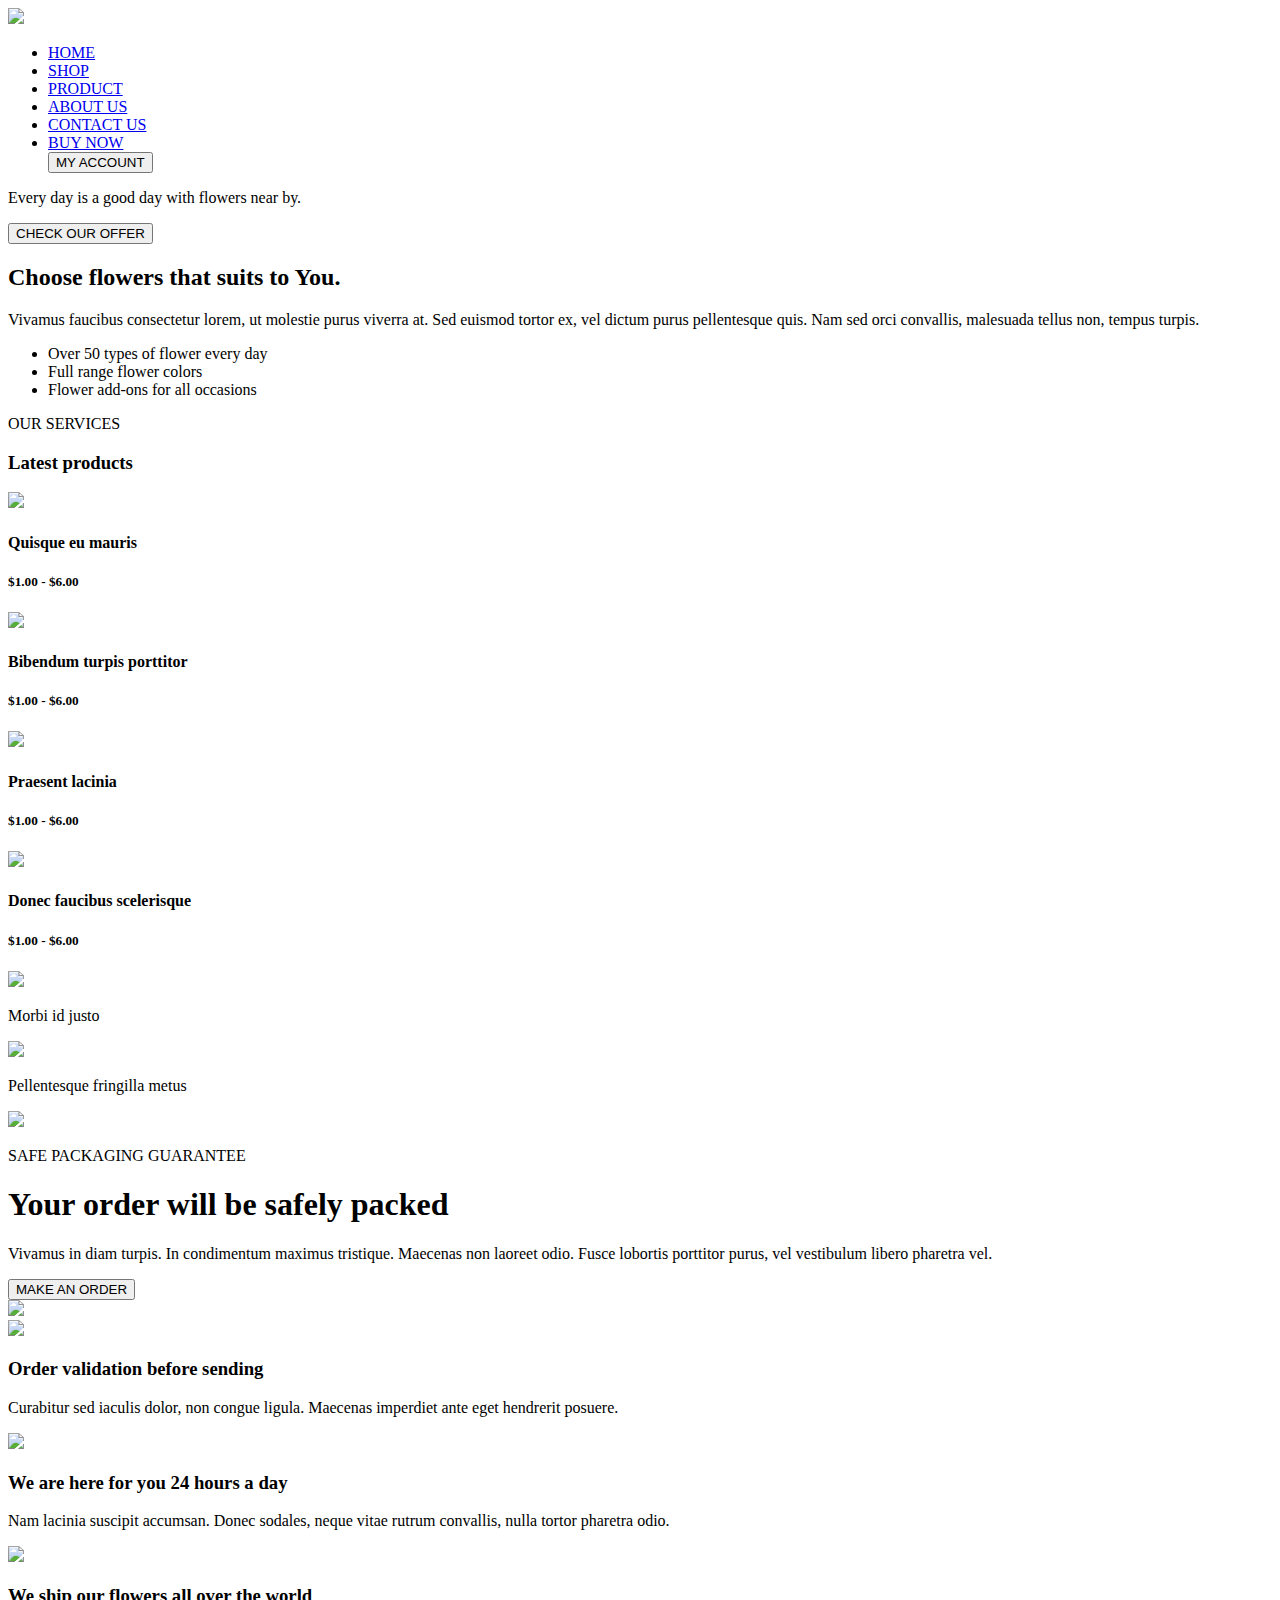
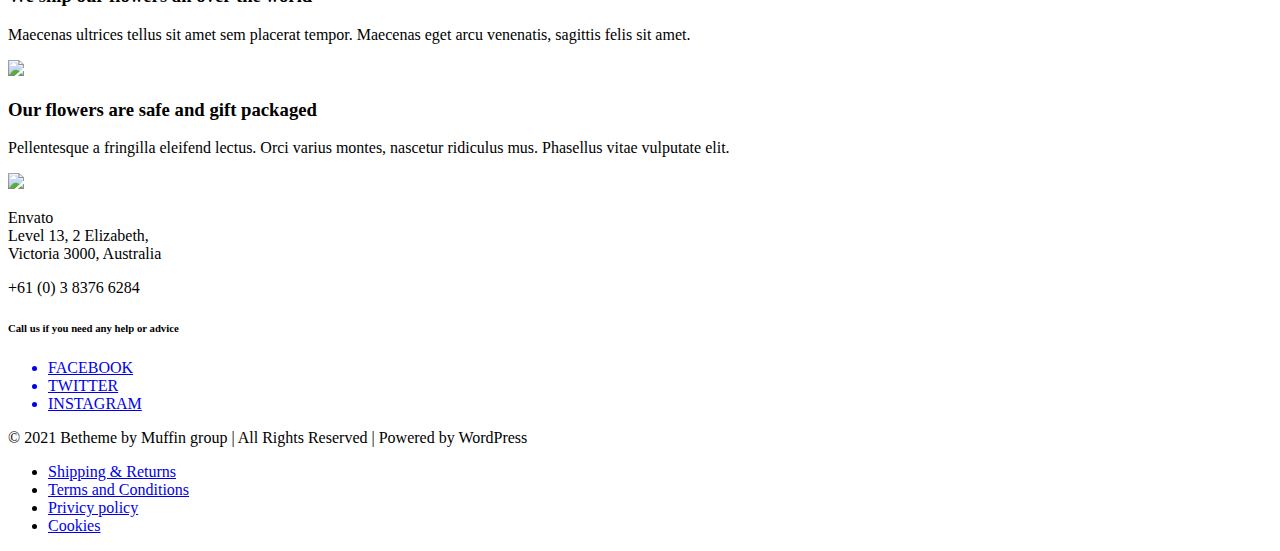
==== index.html @ f78c3c43 "Update index.html" ====
<!DOCTYPE html>
<html lang="en">
<head>
    <meta charset="UTF-8">
    <meta http-equiv="X-UA-Compatible" content="IE=edge">
    <meta name="viewport" content="width=device-width, initial-scale=1.0">
    <title>HOME</title>
    <link rel="stylesheet" type="text/css" href="../cssmain/INDEX2.css">
    <link rel="stylesheet" type="text/css"
    href="../5 HTML AND 1 CSS PROJECT (AMITA SHERVAR)/font-awesome-4.7.0/css/font-awesome.min.css">
    <link href="https://fonts.googleapis.com/css2?family=Elsie&display=swap" rel="stylesheet">




</head>
<body>

     <div class="nav1"> 

        <div class="logo">
            <img src="IMAGE FOLDER/real-logo1.png"></div>   
        <ul class="navbar-menu">
            


            <li><a href="index.html">HOME</a></li>
            <li><a href="INDEX3.html">SHOP</a></li>
            <li><a href="INDEX4.html">PRODUCT</a></li>
            <li><a href="INDEX5.html">ABOUT US</a></li>
            <li><a href="INDEX6.html">CONTACT US</a></li>
            <li><a href="#">BUY NOW</a></li> 
            <i class="fa fa-shopping-cart" aria-hidden="true"></i>
          <button class="btn1">MY ACCOUNT </button>
        </ul>

            <div class="text-1">
                <p>Every day is a good day with flowers near by.</p>
            </div>
            <button class="btn-div">CHECK OUR OFFER <i class="fa fa-long-arrow-right" aria-hidden="true"></i>
            </button>
         </div>  
        


        <div class="div3">
            <div class="HOME-img1">
                <div class="text-box1">
                    <h2>Choose flowers that suits to You.   
                    </h2>

                <p>Vivamus faucibus consectetur lorem, 
                    ut molestie purus viverra at. 
                    Sed euismod tortor ex, 
                    vel dictum purus pellentesque quis.
                     Nam sed orci convallis, malesuada tellus non,
                      tempus turpis. </p>

                <ul class="check-list">
                <li>Over 50 types of flower every day </li>
                <li>Full range flower colors</li>
                <li>Flower add-ons for all occasions</li>
            </ul>

            <div class="btn-div2"><i class="fa fa-bars" aria-hidden="true"></i>
                OUR SERVICES</div>
            </div>
            </div>
    

            

        </div>
        <div class="div4">
            <div class="img-box3">
            <h3>Latest products</h3>
        
        <div class="image-home">
            <div class="img-home">
                <img src="IMAGE FOLDER/HOME-IMG-2.jpg">
            </div>
            <h4>Quisque eu mauris</h4>
               <h5>$1.00 - $6.00</h5> 
        </div>

        <div class="image-home">
            <div class="img-home">
                <img src="IMAGE FOLDER/HOME-IMG3.jpg">
            </div>
            <h4>Bibendum turpis porttitor</h4>
                <h5>$1.00 - $6.00</h5>
        
        </div>

        <div class="image-home">
            <div class="img-home">
                <img src="IMAGE FOLDER/HOME-IMG4.jpg">
            </div>
            <h4>Praesent lacinia
            </h4>
            <h5>$1.00 - $6.00</h5>
        </div>

        <div class="image-home">
            <div class="img-home">
                <img src="IMAGE FOLDER/HOME-IMG5.jpg">
            </div>
            <h4>Donec faucibus scelerisque
            </h4>
            <h5>$1.00 - $6.00</h5>
        </div>
    
    
        </div>

        <div class="div5">


            <div class="pro-image">
                <div class="morbi">
                    <img src="./IMAGE FOLDER/LOGO3.png">
                    <p>Morbi id justo
                        </p>

                </div>


                <div class="morbi1">
                    <img src="./IMAGE FOLDER/LOGO2.png">
                    <p>Pellentesque fringilla metus </p>    

                </div>
        
        
            </div>
        
            

            <div class="div6">
                <div class="small-line">
                     <img src="./IMAGE FOLDER/flower2-icon1.png">
                    <p>SAFE PACKAGING GUARANTEE
                    </p></div>

                <div class="sub-6">
                <div class="cont-6">
                    <h1>Your order will be safely packed</h1>
                    <p>Vivamus in diam turpis.
                         In condimentum maximus tristique.
                          Maecenas non laoreet odio. 
                          Fusce lobortis porttitor purus,
                           vel vestibulum libero pharetra vel. </p>
            

                <button class="btn-div3">MAKE AN ORDER
                 <i class="fa fa-shopping-basket" aria-hidden="true"></i>
                    </div>
                   </div>
                   <div class="cont-6">
                       <img src="IMAGE FOLDER/flower2-home-pic2.png">
                   </div>
                   </div>

                   <div class="flower-home">
                   <div class="text-box">
                       <img src="IMAGE FOLDER/LOGO1.png">

                      <h3> Order validation before sending</h3>
                      <p>Curabitur sed iaculis dolor, 
                          non congue ligula. Maecenas
                           imperdiet ante eget hendrerit posuere.

                    </p>


                   </div>


                   <div class="text-box">
                    <img src="IMAGE FOLDER/LOGO2.png">

                   <h3> We are here for you 24 hours a day
                </h3>
                   <p>Nam lacinia suscipit accumsan. 
                       Donec sodales, neque vitae rutrum convallis,
                        nulla tortor pharetra odio.



                 </p>


                </div>


                <div class="text-box">
                    <img src="IMAGE FOLDER/LOGO3.png">

                   <h3> We ship our flowers all over the world
                </h3>
                   <p>Maecenas ultrices tellus sit amet sem 
                       placerat tempor. Maecenas eget arcu 
                       venenatis, sagittis felis sit amet.



                 </p>


                </div>

                <div class="text-box">
                    <img src="IMAGE FOLDER/LOGO4.png">

                   <h3>Our flowers are safe and gift packaged
                </h3>
                   <p>Pellentesque a fringilla eleifend lectus.
                        Orci varius montes, nascetur ridiculus mus.
                         Phasellus vitae vulputate elit.



                 </p>


                </div>
            </div>

          </div>
         </div> 
        
    </div>
 </div>

 <div class="footer">
     <div class="foot-box1">
         <img src="IMAGE FOLDER/flower2-footer-logo.png">
         <p>Envato<br>
        Level 13, 2 Elizabeth,<br>
        Victoria 3000, Australia</p>
 </div>

 <div class="foot-box2">
     <p>+61 (0) 3 8376 6284 </p>
    <h6>Call us if you need any help or advice </h6>

 </div>


 <div class="foot-box3">
     <ul>
     <a href="#"><li>FACEBOOK <i class="fa fa-facebook" aria-hidden="true"></i> </li></a>
     <a href="#"><li>TWITTER <i class="fa fa-twitter" aria-hidden="true"></i></li></a>
     <a href="#"><li>INSTAGRAM <i class="fa fa-instagram" aria-hidden="true"></i></li></a>
     </ul>
 </div>

 <div class="last-div">
     <p>© 2021 Betheme by Muffin group | All Rights Reserved | Powered by WordPress</p>
      <ul class="footer-nav">
          <li><a href="#">Shipping & Returns</a></li>
          <li><a href="#">Terms and Conditions</a></li>
          <li><a href="#">Privicy policy</a></li>
          <li><a href="#">Cookies</a></li>
      </ul>




 </div>
        
</div>

      


    





</body>
</html>
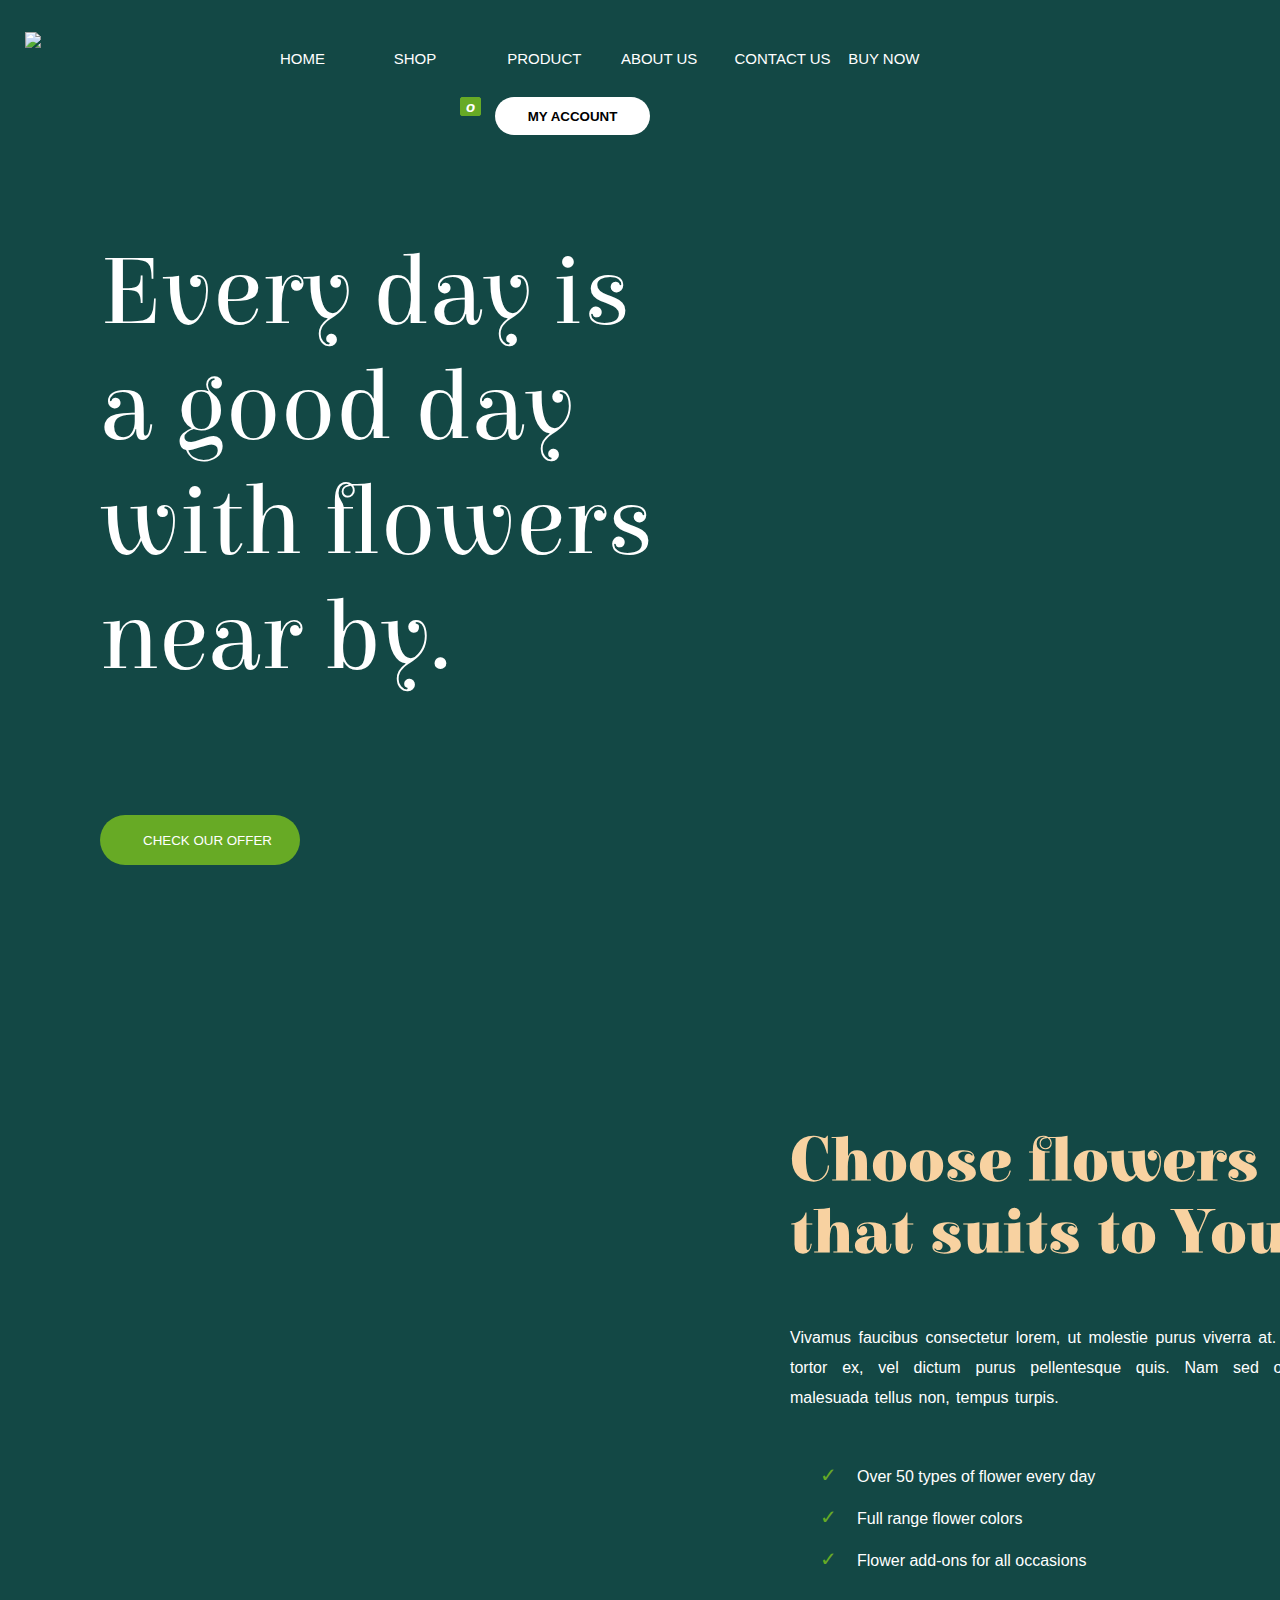
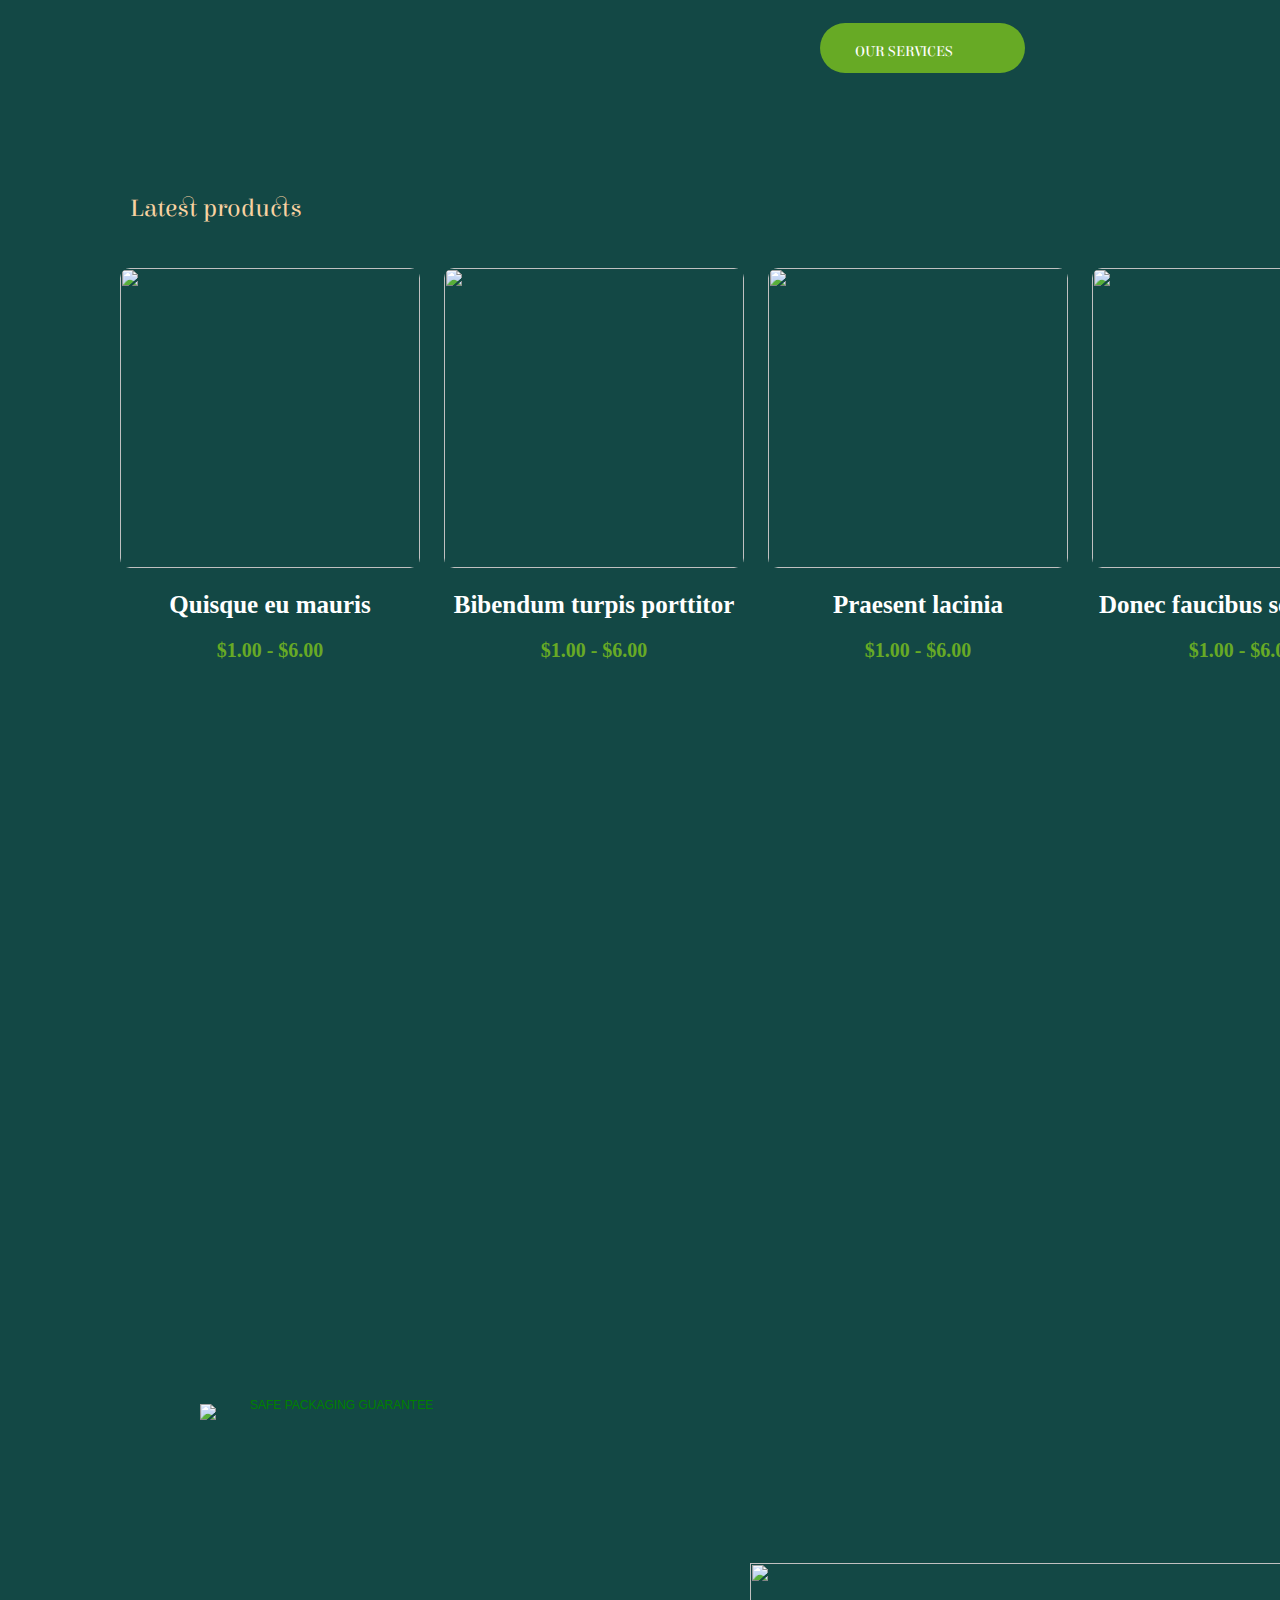
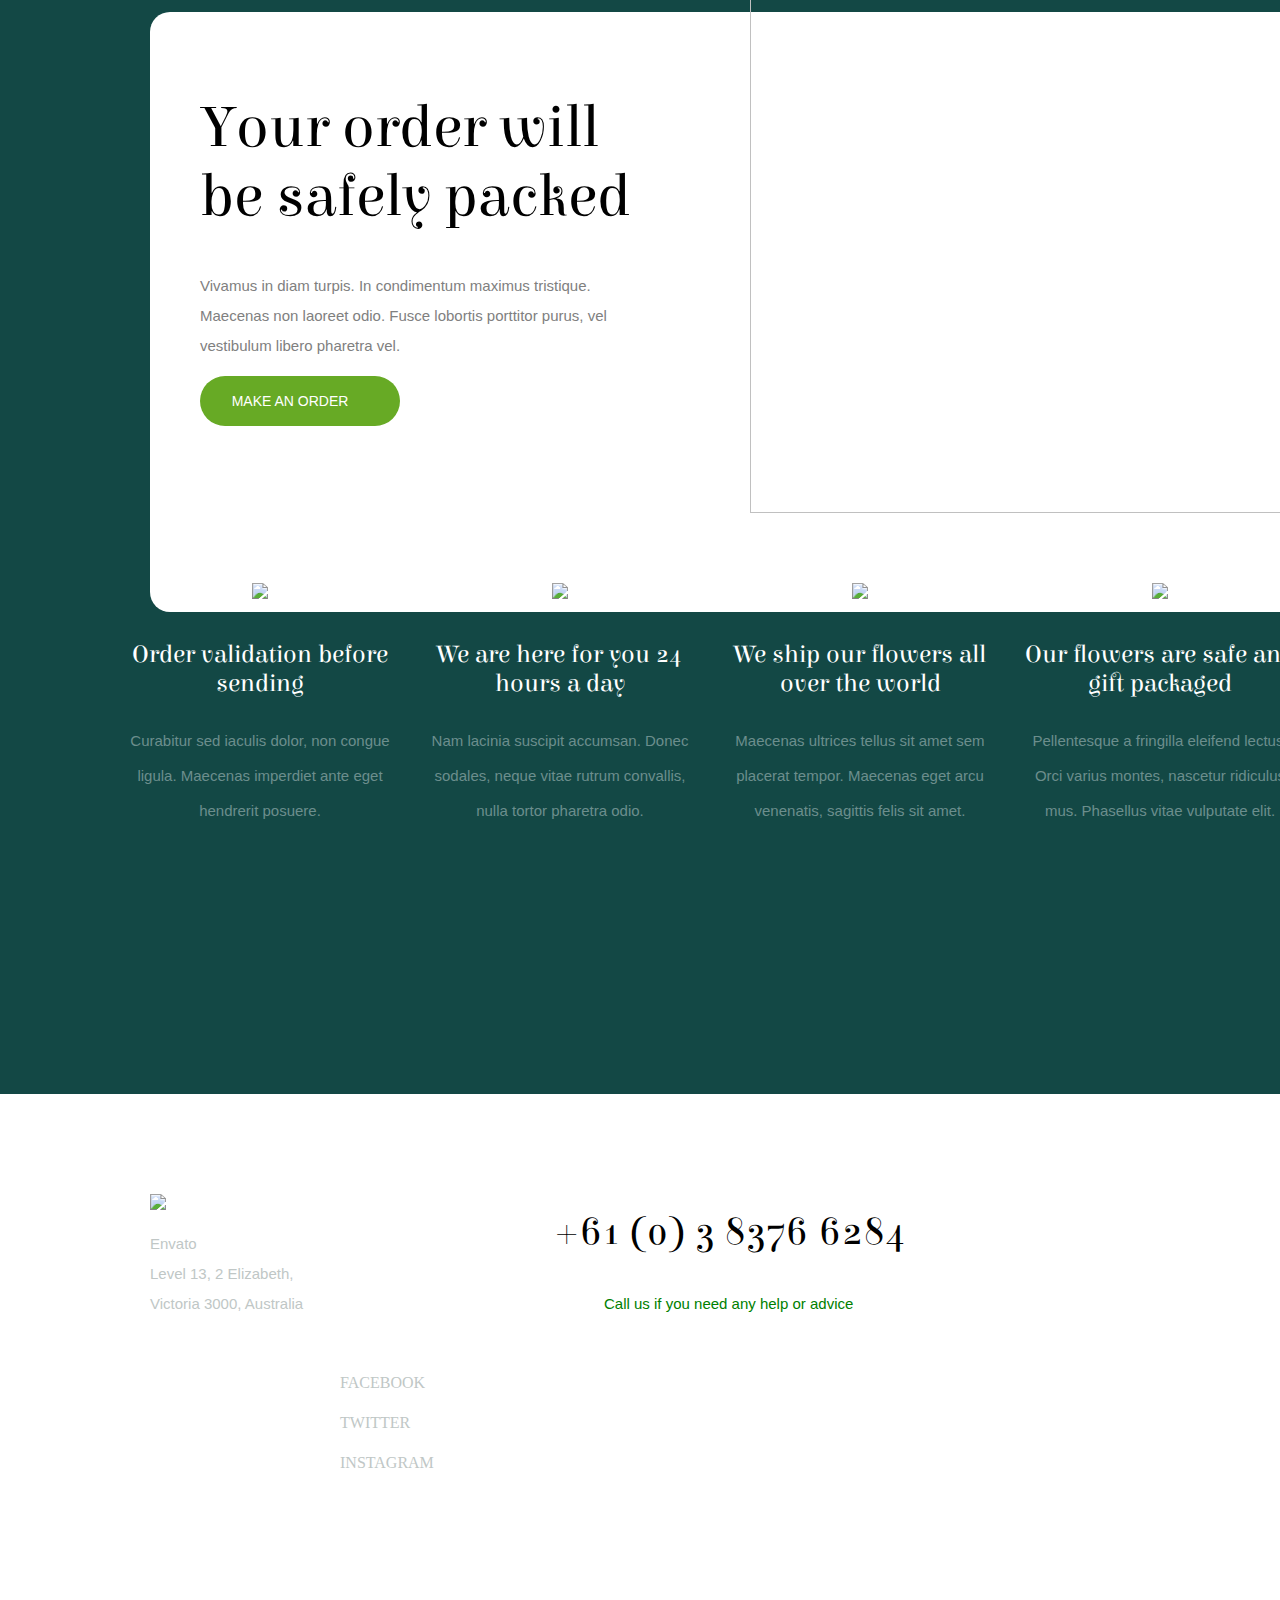
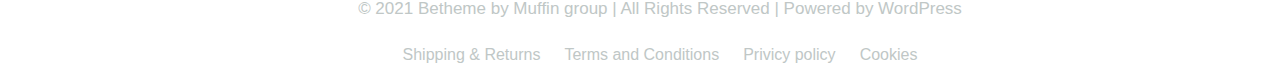
==== commit 6c4e80b1: "Update index.html" ====
--- a/index.html
+++ b/index.html
@@ -5,7 +5,7 @@
     <meta http-equiv="X-UA-Compatible" content="IE=edge">
     <meta name="viewport" content="width=device-width, initial-scale=1.0">
     <title>HOME</title>
-    <link rel="stylesheet" type="text/css" href="../cssmain/INDEX2.css">
+    <link rel="stylesheet" type="text/css" href="INDEX2.css">
     <link rel="stylesheet" type="text/css"
     href="../5 HTML AND 1 CSS PROJECT (AMITA SHERVAR)/font-awesome-4.7.0/css/font-awesome.min.css">
     <link href="https://fonts.googleapis.com/css2?family=Elsie&display=swap" rel="stylesheet">
--- a/INDEX2.css
+++ b/INDEX2.css
@@ -0,0 +1,2392 @@
+body{
+    margin: 0px;
+    padding: 0px;
+}
+
+
+.nav{
+    width:100%;
+    height:650px;
+    background:transparent;
+    background-color:rgb(19,72,69);
+    background-image: url('../cssmain/imagefolder/our-flower.png');
+    background-size: cover;
+    background-position: center;
+    background-repeat: no-repeat;
+
+}
+
+.nav1{
+    width:100%;
+    height:1000px;
+    background:transparent;
+    background-color:rgb(19,72,69);
+    background-image: url(../cssmain/imagefolder/BG-1.png);
+    background-size: cover;
+    background-position: center;
+    background-repeat: no-repeat;
+
+}
+
+.nav3{
+    width:100%;
+    height:1200px;
+    background:transparent;
+    background-color:rgb(19,72,69);
+    background-image: url(../cssmain/imagefolder/our-flower.png);
+    background-size: cover;
+    background-position: center;
+    background-repeat: no-repeat;
+
+}
+
+
+.navbar-menu{
+    padding:20px;
+    margin: 0 0 0 250px;
+    list-style: none;
+    color: white;
+    font-family: sans-serif;
+    font-size: 13px;
+    font-weight:bold;
+    
+}
+
+.navbar-menu li{
+    display: inline-block;
+    margin-left:10px;
+    
+
+
+}
+
+.logo img{
+    position: absolute;
+    margin-top: 32px;
+    margin-left:25px;
+    height:55px;
+    
+
+}
+
+
+.nav a{
+    width: 100px;
+    display: block;
+    padding: 30px 0px;
+    color: white;
+    font-size: 15px;
+    text-decoration: none;
+    font-weight: lighter;
+}
+
+.nav1 a{
+    width: 100px;
+    display: block;
+    padding: 30px 0px;
+    color: white;
+    font-size: 15px;
+    text-decoration: none;
+    font-weight: lighter;
+}
+
+.nav3 a{
+    width: 100px;
+    display: block;
+    padding: 30px 0px;
+    color: white;
+    font-size: 15px;
+    text-decoration: none;
+    font-weight: lighter;
+}
+
+.nav3 h1{
+    margin-left: 500px;
+    font-size:100px;
+    color:white;
+    font-weight: lighter;
+    font-family: "Elsie", Helvetica, Arial, sans-serif;
+    margin-top:150px;
+}
+
+
+.nav a:hover{
+    color: rgb(103,170,37);
+}
+
+.nav1 a:hover{
+    color: rgb(103,170,37);
+}
+
+.nav3 a:hover{
+    color: rgb(103,170,37);
+}
+
+
+.navbar-menu i{
+    font-size: 25px;
+    margin-left:200px;
+}
+
+.navbar-menu i::after{
+    content: "o";
+    font-size:15px;
+    background-color:rgb(103,170,37);
+    border: 1px solid rgb(103,170,37);
+    border-radius: 2px;
+    padding-right:5px;
+    padding-left: 5px;
+    display:inline-block;
+    position: absolute;
+    margin-left:-10px;
+    margin-bottom:15px;
+    color: white;
+}
+
+.nav h1{
+    color:white;
+    text-align: center;
+    margin-top:100px;
+    font-size:100px;
+    font-family: "Elsie", Helvetica, Arial, sans-serif;
+
+}
+
+.nav1 h1{
+    color:white;
+    text-align: center;
+    margin-top:100px;
+    font-size:100px;
+    font-family: "Elsie", Helvetica, Arial, sans-serif;
+
+}
+
+ /* .main-div{
+    width: 100%;
+    height: 100%;
+    padding-bottom:200px;
+    background-color: rgb(19,72,69);
+    background-image: url(./IMAGE\ FOLDER/BG-1.PNG);
+    background-attachment: fixed;
+    background-size: cover;
+    background-repeat: no-repeat;
+
+} */
+
+.btn1{
+    margin-left:25px;
+    height:38px;
+    width:155px;
+    border-radius: 40px;
+    border: none;
+    font-family: sans-serif;
+    background-color: white;
+    font-weight: bold;
+}
+
+.btn1:hover{
+    background-color:gainsboro;
+}
+
+@media screen and (min-width:500px) and (max-width:900px)
+{
+    .navbar-menu{
+        visibility: hidden;
+        /* display: block; */
+        margin:0px;
+    }
+
+    .div2 p{
+        margin-left:0px;
+    }
+
+    .text-1{
+        margin-left: 0px;
+        width:50px;
+        margin-top: 100px;
+    }
+
+    .text-1 p{
+        margin-left:0px;
+        font-size:45px;
+        width: 250px;
+        margin: 0px;
+        padding:0px;
+    }
+
+    .nav h1{
+        font-size: 40px;
+
+
+    }
+
+    .sit-img{
+        margin-top: -150px;
+    }
+
+    
+
+
+
+
+
+}
+
+
+
+
+
+/* .div2{
+    width:100%;
+    padding-bottom: 300px;
+    background-color:rgb(19,72,69);
+    background-image: url(./IMAGE\ FOLDER/BG-1.PNG);
+    background-size: cover;
+    background-repeat: no-repeat;
+
+} */
+
+.text-1{
+    height:180px;
+    width:600px;
+    color: white;
+    margin-left:100px;
+    padding-right: 200p;
+    margin-top:80px;
+    font-size:100px;
+
+   
+}
+
+.text-1 p{
+    margin-top: 0px;
+    /* margin-top:120px; */
+    font-family: "Elsie", Helvetica, Arial, sans-serif;
+
+}
+
+.btn-div{
+    height:50PX;
+    width: 200PX;
+    background-color:rgb(103,170,37);
+    color: white;
+    margin-top:400PX;
+    margin-left: 100PX;
+    padding:16px;
+    padding-left:30px;
+    padding-right:15px;
+    border-radius: 40px;
+    border: none;
+
+}
+
+.btn-div:hover{
+    background-color:rgb(86,125,105);
+}
+
+.div3{
+
+    height:800px;
+    background-color: rgb(19,72,69);
+    width: 100%;
+    margin-top:-6px;
+
+}
+
+@media screen and (min-width:400px) and (max-width:900px)
+{
+    .btn-div{
+        margin-top:50px;
+
+    }
+
+    .div3{
+        margin-top:-190px;
+    }
+
+    
+    
+
+}
+
+.HOME-img1{
+
+    height:700PX;
+    width: 600px;
+    margin-top:80PX;
+    background-image: url(../cssmain/imagefolder/HOME-IMG1.png);
+    display: inline-block;
+    margin-left:120px;
+    border-bottom-left-radius: 80px;
+}
+
+
+.HOME-img1 img{
+
+    height:750PX;
+    border-bottom-left-radius: 40px;
+
+}
+
+.text-box1{
+    height: 700px;
+    width: 610px;
+    margin-left:650px;
+    display: inline-block;
+    font-size:42px;
+    color:rgb(248,210,161);
+    font-weight: lighter;
+    font-family: "Elsie", Helvetica, Arial, sans-serif;
+}
+
+.text-box1 h2{
+    margin-left: 20px;
+}
+
+.text-box1 p{
+    font-size:16px;
+    line-height:30px;
+    font-family: sans-serif;
+    word-spacing: 2px;
+    color: white;
+    margin-left: 20px;
+    text-align: justify;
+}
+
+.check-list li::before{
+    content: "✓";
+    font-size: 20px;
+    color:rgb(103,170,37);
+    letter-spacing: 20px;
+    font-weight:bolder;
+    
+}
+
+
+
+.check-list li{
+    list-style: none;
+    font-size:16px;
+    margin-left:10px;
+    color: white;
+    font-family: sans-serif;
+    line-height:40px;
+}
+
+.btn-div2{
+
+    height:10px;
+    width:150px;
+    font-size: 15px;
+    background-color:rgb(103,170,37);
+    padding: 20px;
+    color: white;
+    border-radius: 40px;
+    padding-left: 35px;
+    margin-left:50px;
+
+}
+
+.btn-div2 i{
+    letter-spacing:10px;
+}
+
+.btn-div2:hover{
+    background-color:rgb(86,125,105);
+}
+
+@media screen and (min-width:500px) and (max-width:900px)
+{
+    .HOME-img1{
+        margin-left:20px;
+        height:350px;
+        width: 400px;
+        margin-top:30px;
+
+    
+    }
+
+    .text-box1{
+        height:200px;
+        width: 340px;
+        margin-top: 350px;
+        margin-left: 0px;
+        font-size: 20px;
+        line-height: 20px;
+
+    }
+
+    .text-box1 p{
+        font-size: 12px;
+        line-height: 20px;
+    }
+
+    .check-list li{
+        font-size: 12px;
+        line-height: 15px;
+    }
+
+
+
+}
+
+
+
+.div4{
+    height:2500px;
+    background-color: rgb(19,72,69);
+    width: 100%;
+    margin-top:-150px;
+    /* border: 2px solid yellow; */
+
+}
+
+.img-box3{
+    height:550px;
+    width:1300px;
+    margin-left:100px;
+}
+
+.img-home img{
+    height:300px;
+    width:300px;
+    border-radius: 10px;
+    overflow: hidden;
+
+}
+
+
+
+.img-home:hover{
+    transition: 3s;
+    transform: scale(1.1,1.1);
+}
+
+.img-box3 h3{
+    margin-top:150px;
+    color:rgb(248,210,161);
+    margin-left:30px;
+    font-size: 25px;
+    font-family: "Elsie", Helvetica, Arial, sans-serif;
+    font-weight:lighter ;
+}
+
+.image-home{
+    display: inline-block;
+    margin: auto;
+    margin-top: 20px;
+    text-align: center;
+    color: white;
+    margin-left:20px;
+    margin-right: 0px;
+    overflow: hidden;
+}
+
+.image-home img{
+    height:300px;
+    width: 300px;
+    border-radius: 10px;
+    overflow: hidden;
+    
+
+}
+/* .image-home img:hover{
+    overflow: hidden;
+    transition: 3s;
+    transform: scale(1,1);
+} */
+
+
+
+.image-home h4{
+    font-size:25px;
+    line-height:0;
+}
+
+.image-home h5{
+    font-size: 20px;
+    color:rgb(103,170,37);
+
+}
+
+@media screen and (min-width:500px) and (max-width:900px)
+{
+    .image-home{
+        display:block;
+        text-align:left;
+    }
+
+    /* .img-box3{
+        height: 2500px;
+    } */
+
+    .img-home img{
+        height: 150px;
+        width:160px;
+        margin-left: 0px;
+    }
+
+    .image-home h4{
+        font-size: 12px;
+        line-height:5px;
+    }
+
+    .image-home h5{
+        font-size: 12px;
+        line-height:5px;
+    }
+
+    .div4{
+        margin-top:-210px;
+    }
+    
+
+}
+
+.div5{
+    width: 100%;
+
+}
+
+.pro-image{
+    height:650px;
+    width: 1300px;
+    margin-left: 150px;
+    font-family: Arial, Helvetica, sans-serif;
+}
+
+.morbi{
+    height: 600px;
+    width: 600px;
+    background-image: url(../cssmain/imagefolder/HOME-IMG4.jpg);
+    background-repeat: no-repeat;
+    background-size: cover;
+    display: inline-block;
+    margin-left:20px;
+    overflow: hidden; 
+    
+}
+
+
+.morbi img{
+    margin-left: 250px;
+    margin-top:200px;
+    visibility: hidden;
+}
+
+.morbi p{
+    color:white;
+    font-size: 25px;
+    margin-left: 250px;
+    visibility: hidden;
+}
+
+.morbi:hover img{
+    visibility: visible;
+    transform: scale(1,1,1);
+    transition: 3s;
+    
+
+}
+
+.morbi:hover p{
+
+    visibility: visible;
+
+}
+
+
+.morbi1{
+    height: 600px;
+    width: 600px;
+    background-image: url(./imagefolder/HOME-IMG5.JPG);
+    background-repeat: no-repeat;
+    background-size: cover;
+    display: inline-block;
+    margin-left:20px;
+    overflow: hidden;      
+
+}
+
+.morbi1:hover{
+    background-color:black;
+    opacity:0.8;
+    
+
+}
+
+.morbi:hover{
+    background-color:black;
+    opacity: 0.6;
+}
+
+
+.morbi1 img{
+    margin-left: 250px;
+    margin-top:200px;
+    visibility: hidden;
+    
+
+}
+
+.morbi1 p{
+    color:white;
+    font-size: 25px;
+    margin-left: 200px;
+    visibility: hidden;
+}
+
+.morbi1:hover img{
+    visibility: visible;
+    transform: scale(1,1,1);
+    
+    
+
+}
+
+.morbi1:hover p{
+
+    visibility: visible;
+
+}
+
+
+@media screen and (min-width:500px) and (max-width:900px)
+{
+    .morbi{
+        display: block;
+        height: 200px;
+        width: 200px;
+        margin-left:-50px;
+        margin-top:500px;
+        overflow: hidden;
+    }
+
+    .morbi1{
+        height: 200px;
+        width: 200px;
+        margin-top:10px;
+        margin-left:-50px;
+    }
+
+    
+    
+    .div6{  
+        padding-bottom:200px;
+    }
+
+
+
+}
+
+
+
+
+
+
+
+
+.div6{
+    height:1000px;
+    width: 100%;
+     background-image: url(./imagefolder/flower2-section-bg2.PNG);
+    background-repeat: no-repeat;
+    color: green;
+    font-size: 12px;
+    font-family: Arial, Helvetica, sans-serif;
+    position: relative;
+}
+
+.small-line img{
+
+    margin-left:200px;
+    margin-top:10px;
+}
+
+.small-line p{
+    margin-left: 250px;
+    margin-top: -25px;
+}
+
+.sub-6{
+    height: 600px;
+    width: 1200px;
+    background-color: white;
+    margin-left: 150px;
+    margin-top:200px;
+    border-radius: 20px;
+
+
+}
+
+.cont-6{
+    height: 400px;
+    width:500px;
+    padding-top:1px;
+    float: left;
+    
+    
+}
+
+.cont-6 >  h1{
+    color: black;
+    font-size:60px;
+    font-family: "Elsie", Helvetica, Arial, sans-serif;
+    margin-left:50px;
+    margin-top:80px;
+    font-weight: lighter;
+   
+
+}
+
+.cont-6 p{
+    font-size: 15px;
+    font-weight: lighter;
+    color: grey;
+    margin-left: 50px;
+    line-height: 30px;
+}
+
+.btn-div3{
+
+    height:50px;
+    width:200px;
+    font-size:14px;
+    background-color:rgb(103,170,37);
+    color: white;
+    border-radius: 40px;
+    margin-left:50px;
+    border: none;
+
+}
+
+.btn-div3 i{
+    margin-left:20px;
+}
+
+.cont-6 img{
+    height: 550px;
+    width:550px;
+    margin-top: -650px;
+    margin-left:750px;
+    float: left;
+
+}
+
+.flower-home{
+    height:500px;
+    width:1200px;
+    margin-left:100px;
+    display:flex;
+}
+
+/* .text-box img{
+    /* position: absolute; */
+
+
+/* .text-box img::after{
+    contain:"";
+    height: 10px;
+    width: 30px;
+    border-bottom:3px solid greenyellow;
+} */
+
+
+.flower-home .text-box{
+    height:400px;
+    width:550px;
+    text-align: center;
+    display: inline-block;
+    margin-left:20px;
+    margin-top: -430px;
+    z-index: 999;
+}
+
+.text-box h3{
+    font-size: 25px;
+    font-family: "Elsie", Helvetica, Arial, sans-serif;
+    color: white;
+    font-weight: lighter;
+}
+
+.text-box p{
+    font-size:17px;
+    color:rgb(108,142,141);
+    line-height:35px;
+    font-weight: lighter;
+}
+
+
+@media screen and (min-width:400px) and (max-width:900px)
+{
+    .small-line img{
+        margin-left: 80px;
+
+    }
+
+    .small-line p{
+        margin-left:130px;
+    }
+
+    .small-line{
+        margin-top:-200px;
+    }
+
+    .sub-6{
+        display:block;
+        height: 600px;
+        width: 400px;
+    
+    }
+
+    .cont-6{
+        height: 500px;
+        width: 400px;
+        text-align: center;
+    }
+
+    .sub-6{
+        height: 650px;
+        width: 600px;
+        margin-left: 0px;
+    }
+
+    .cont-6 h1{
+        font-size:35px;
+        text-align: center;
+        /* width:300px; */
+        margin-left: 100px;
+    }
+
+    .cont-6 p{
+        font-size: 11px;
+        margin-left:140px;
+        width:220px;
+        text-align:center   ;
+        line-height: 20px;
+    }
+
+    .btn-div3{
+        height: 40px;
+        width: 200px;
+        margin-left:100px;
+    }
+
+    .cont-6 img{
+        height: 300px;
+        width: 250px;
+        z-index: 9999;   
+
+    }
+
+    .flower-home{
+        display:block;
+    }
+
+    .text-box{
+        height: 200px;
+        width: 200px;
+
+    }
+
+    .flower-home .text-box{
+        height: 200px;
+        width: 150px;
+        z-index: 999;
+        display: none;
+    }
+
+
+
+    
+
+
+
+
+
+
+
+
+
+
+
+
+
+
+
+
+
+
+
+}
+/* media query pending
+
+page 2 start here */
+
+.drop-down h5{
+    height:350px;
+    font-size:20px;
+    color: rgb(202, 202, 202);
+    font-family: Arial, Helvetica, sans-serif;
+    margin-left: 100px;
+    margin-top:120px;
+    font-weight: lighter;
+    
+
+}
+
+.drop-down select{
+    margin-left: 1100px;
+    margin-top: -380px;
+    
+
+}
+
+
+.flowers-1{
+    height:300px;
+    width:95%;
+    background-color:white;
+    margin-top:-100px;
+}
+.flower-div{
+
+    height: 450px;
+    width:500px;
+    display: inline-block;
+    margin-bottom:400px;
+    margin-top: -350px;
+    
+
+}
+
+.sit-img{
+    height:400px;
+    width:400px;
+    border-radius: 20px;
+    overflow: hidden;
+    margin-top: -400px;
+    margin-left: 60PX;
+
+    
+    
+}
+
+.sit-img img{
+
+    height:400px;
+    width:400px;
+    border-radius: 20px;
+
+}
+
+.sit-img:hover img{
+    transition: 3s;
+    transform: scale(1.2,1.2);
+}
+
+.flower-div p{
+    font-family: "Elsie", Helvetica, Arial, sans-serif;
+    margin-left: 100px;
+    font-size: 25px;
+    line-height:5px;
+
+
+}
+
+.flower-div h6{
+    margin-left:160px;
+    font-size:20px;
+    margin-top: 10px;
+    color:rgb(103,170,37);
+
+}
+
+@media screen and (min-width:400px) and (max-width:900px)
+{
+    .drop-down select{
+        display: block;
+        margin-left:50px;
+        margin-top:50px;
+    }
+
+    .drop-down label{
+        margin-left: 100px;
+        margin-top:200px;
+
+    }
+
+    .sit-img{
+        height: 200px;
+        width: 200px;
+        margin-left: 50px;
+    }
+
+    .flower-div p{
+        font-size: 13px;
+        line-height: 20px;
+    }
+
+    .flower-div{
+        width:210px;
+        margin-top:-160px;
+    
+    }
+
+    .flower-div h6{
+        font-size: 12px;
+        margin-left: 80px;
+       
+    }
+
+    .sit-img img{
+        height: 200px;
+        width: 200px;
+
+    }
+
+    .flower-div .sit-img img{
+        height: 200px;
+        width: 200px;
+
+    }
+
+    .flowers-1{
+        height: 600px;
+    }
+
+    .nav h1{
+        font-size:50px;
+        margin-top: 200px;
+
+    }
+
+}
+
+
+/* (MEDIA QUERY PENDING 2PAGE END HERE)
+
+ */
+
+
+ .Accumsan{
+     height:1000px;
+     width: 100%;
+     background-color: white;
+     margin-top:-150px;
+
+ }
+
+ .accum-div{
+     height:720px;
+     width: 650px;
+     margin-top:100px;
+     margin-left:40px;
+     overflow: hidden;
+     display: inline-block;
+ }
+
+ .accum-div img{
+
+    height:720px;
+    width: 650px;
+ }
+
+ .accum-div:hover img{
+    transition: 2s;
+    transform: scale(1.2,1.2);
+ }
+
+ .accum-div h1{
+    font-family: "Elsie", Helvetica, Arial, sans-serif;
+    font-size:35px;
+    font-weight: lighter;
+
+ }
+
+ .accum-div hr{
+     height: 1px;
+     width:160px;
+     margin-left: -50px;
+     color: gainsboro;
+ }
+
+ .accum-div p{
+     font-size:17px;
+     line-height: 30px;
+     font-family: Arial, Helvetica, sans-serif;
+     color: rgb(166,178,179);
+ }
+
+ .accum-div h3{
+     font-size:30px;
+     color:rgb(103,170,37);
+     font-family: "Elsie", Helvetica, Arial, sans-serif;
+ }
+
+ .accum-div .form-div{
+     height:150px;
+     width:700px;
+     border: none;
+     padding: 10px;
+     background-color: rgb(252,252,252);
+     margin-left:-40px;
+ }
+
+ select{
+     height:40px;
+     width:300px;
+     margin-left:300px;
+     border-radius:30px;
+     border: none;
+     background-color: rgb(244,249,240);
+     font-size: 15px;
+     margin-top:-50px;
+     margin-bottom: 20px;
+     float: left;
+     font-family: Arial, Helvetica, sans-serif;
+ }
+
+ .form-div p{
+     font-size:17px;
+     display:block;
+     margin-top: 30px;
+     color:rgb(166,178,177);
+     margin-left: 100px;
+     font-family: Arial, Helvetica, sans-serif;
+     font-weight: bold;
+     
+ }
+
+
+ input{
+     height: 40px;
+     width: 80px;
+     border-radius: 40px;
+     border: none;
+     text-align: center;
+     background-color: rgb(244,249,240);
+     display: inline-block;
+ }
+
+ .cart-btn{
+     height:50px;
+     width:160px;
+     display: inline-block;
+     margin-left: 60px;
+     background-color:rgb(179,213,146);
+     border-radius: 40px;
+     font-size: 17px;
+     color: white;
+     text-align: center;
+     margin-top: 10px;
+     border: none;
+ }
+
+
+
+ .form-div hr{
+     width: 150%;
+     color: gainsboro;
+ }
+ .icon-div p{
+    color:rgb(166,178,177);
+    font-size: 15px;
+
+ }
+
+ .icon-div p::after{
+     content: "";
+     border: 1px solid gainsboro;
+     width: 650px;
+     display: block;
+     margin-top: 40px;
+ }
+
+ .icon-div h5{
+     display: inline-block;
+     color:rgb(166,178,177);
+    font-size: 15px;
+ }
+
+ .icon-div i{
+     margin-left: 20px;
+     color: rgb(168,168,168);
+ }
+
+ /* .hori-line{
+     height: 1px;
+     width:100%;
+     background-color: gainsboro;
+     margin-top:10px;
+ } */
+
+ .hori-text p{
+     font-size:13px;
+     margin-top:-100px;
+     margin-left:50px;
+     font-family: Arial, Helvetica, sans-serif;
+     color:rgb(103,170,37);
+     font-weight: bold;
+ }
+
+ .hori-text p::after{
+    content: "";
+    border: 0.5px solid gainsboro;
+    width: 1350px;
+    display: block;
+    margin-top:15px;
+    background-color:gainsboro;
+
+ }
+
+.main-quis{
+    height:1000px;
+     width: 100%;
+     background-color: white;
+
+}
+
+ .quis-div{
+    height: 600px;
+    width: 600px;
+    margin-top:50px;
+    margin-left: 50px;
+    display: inline-block;
+    overflow: hidden;
+ }
+
+ .quis-div h2{
+    font-family: "Elsie", Helvetica, Arial, sans-serif;
+    font-size:60px;
+    font-weight: lighter;
+
+ }
+ 
+
+ .quis-div p{
+    font-size:17px;
+    line-height: 30px;
+    font-family: Arial, Helvetica, sans-serif;
+    color: rgb(166,178,179);
+}
+
+.plant-list{
+    list-style: none;
+    line-height: 50px;
+    font-family: Arial, Helvetica, sans-serif;
+    font-size: 18px;
+
+}
+
+.plant-list:hover{
+    color: goldenrod;
+    transition: 3s;
+}
+
+.text2 p{
+    font-size:17px;
+    line-height: 30px;
+    font-family: Arial, Helvetica, sans-serif;
+    color: rgb(166,178,179);
+
+}
+
+.quis-div h1{
+    font-size: 15px;
+    font-family: Arial, Helvetica, sans-serif;
+    
+}
+
+.quis-div a{
+
+    color:rgb(103,170,37);
+    text-decoration: none;
+
+}
+
+.quis-div img:hover{
+    transition: 3s;
+    transform:scale(1.1,1.1);
+}
+
+.quis-div i{
+    margin-left: 10px;
+}
+
+.quis-div a:hover{
+    text-decoration: underline;
+    color:rgb(103,170,37);
+}
+
+.quis-div img{
+    height: 600px;
+    width:600px;
+
+}
+
+.small-logo{
+    height: 100px;
+    width:1000px;
+    margin-left: 200px;
+    display: inline-block;
+    margin-top: 30px;
+
+}
+
+.logo-1{
+    height:200px;
+    width: 200px;
+    margin-left:100px;
+    display: inline-block;  
+}
+
+.logo-1 img{
+    height: 80px;
+}
+
+.logo-1 img:hover{
+    transition: 3S;
+    transform: scale(1.2,1.2);
+}
+
+.logo-1 p:hover{
+    color: greenyellow;
+
+}
+
+.donec{
+
+    height:500px;
+    width: 100%;
+    background-color: white;
+    margin-top: 100px;
+    display: inline-flex;
+
+
+}
+
+.donec-item{
+    height: 500px;
+    width: 600px;
+    display: inline-block;
+    margin-left:100px;
+    overflow: hidden;
+}
+
+.donec-item img{
+    height: 500px;
+    width: 600px;
+
+}
+
+.donec-item img:hover{
+    transition: 3s;
+    transform: scale(1.2,1.2);
+}
+
+
+
+.donec-item h1{
+
+    font-family: "Elsie", Helvetica, Arial, sans-serif;
+    font-size:60px;
+    font-weight: lighter;
+
+    
+}
+
+.donec-item p{
+    font-size:15px;
+    line-height:25px;
+    font-family: Arial, Helvetica, sans-serif;
+    color: rgb(166,178,179);
+
+}
+
+.donec-item h6{
+    font-size:15px;
+    line-height:25px;
+    font-weight: lighter;
+    font-family: Arial, Helvetica, sans-serif;
+    color: rgb(166,178,179);
+
+}
+
+/* .hori-line2{
+    height: 1px;
+    width:100%;
+    background-color:black;
+    margin-top:0px;
+} */
+
+.related-pro{
+    height:600px;
+    width: 100%;
+    background-color: white;
+    margin-top: 100px;
+
+}
+
+.related-pro::before{
+    content: "";
+    height: 1px;
+    width: 100%;
+    background-color:gainsboro;
+    display: inline-flex;
+
+
+}
+
+.rel-text p{
+    margin-top: 20px;
+    font-family: "Elsie", Helvetica, Arial, sans-serif;
+    font-size: 20px;
+    margin-left: 100px;
+    
+
+}
+
+.related-pro .sit-img{
+    margin-left: 100px;
+    
+}
+
+.related-pro .flower-div p{
+    margin-left: 180px;
+}
+
+.related-pro .flower-div h6{
+    margin-left: 240px;
+
+}
+
+.related-pro .flower-div{
+    margin-top: -10px;
+
+}
+
+.sit-img{
+    margin-top:50px;
+}
+
+
+
+.logo-1 p{
+    font-family: Arial, Helvetica, sans-serif;
+    color:black;
+    font-size: 20px;
+    margin-left: -10px;
+
+}
+
+@media screen and (min-width:400px) and (max-width:900px)
+{
+    .accum-div img{
+        height: 350px;
+        width: 350px;
+        margin-top: 180px;
+        overflow: hidden;
+        
+    }
+
+
+
+    .accum-div p{
+
+        margin-left: 0px;
+        width: 380px;
+        font-size: 15px;
+        height: 500px;
+        
+    }
+
+    .accum-div{
+        margin-top: -150px;
+    }
+
+    .quis-div h2{
+        font-size: 45px;
+    }
+
+    .quis-div p{
+        font-size: 15px;
+        width: 350px;
+    
+    }
+
+    .accum-div{
+        display: block;
+    }
+
+    .quis-div img{
+        height: 400px;
+        width: 400px;
+    }
+
+    .small-logo{
+        width: 200px;
+        margin-left:-20px;
+        margin-left: 70px;
+    
+    }
+
+    .donec{
+        display: block;
+
+    }
+
+    .donec-item img{
+        height: 400px;
+        width: 400px;
+        margin-left:-40px;
+        margin-top: -60px;
+    }
+
+    .donec-item h1{
+        font-size: 30px;
+        margin-top: -130px;
+    }
+
+    .donec-item p{
+        width: 380px;
+        font-size: 12px;
+        height: 400px;
+        line-height: 15px;
+    }
+
+    .donec-item h6{
+        font-size: 12px;
+        margin-top: -300px;
+        width: 380px;
+        line-height: 13px;
+    }
+
+    .flower-div img{
+        margin-top: -40px;
+        
+    }
+
+    
+
+
+
+}
+/* 
+media query pending
+product page end here */
+
+.shop-main{
+    height: 560px;
+    width: 100%;
+    display: inline-flex;
+}
+
+.shop-nav{
+    height: 550px;
+    width:550px;
+    display: inline-block;
+    margin-left:100px;
+    margin-top:50px;
+}
+
+.shop-nav h2{
+    font-size:60px;
+    color:rgb(242,225,203);
+    font-weight: lighter;
+    font-family: "Elsie", Helvetica, Arial, sans-serif;
+
+}
+
+.shop-nav h3{
+    font-size:25px;
+    color:white;
+    font-weight: lighter;
+    font-family: "Elsie", Helvetica, Arial, sans-serif;
+
+}
+
+.shop-nav p{
+    font-size:16px;
+    color:rgb(166,178,177);
+    font-weight: lighter;
+    font-family: Arial, Helvetica, sans-serif;
+    line-height: 30px;
+
+}
+.shop-btn{
+    height: 50px;
+    width: 250PX;
+    background-color: rgb(103,170,37);
+    border-radius: 40PX;
+    border: none;
+    color: white;
+    font-family: Arial, Helvetica, sans-serif;
+    font-size: 15px;
+    margin-top: 10px;
+}
+
+.shop-nav img{
+    height: 550px;
+    width: 560px;
+}
+
+.mauris{
+    height:900px;
+    width: 100%;
+    background-color: white;
+}
+
+.text-box{
+    width:1450px;
+    height: 300px;
+    display: inline-flex;
+}
+
+.text-div{
+    height: 250px;
+    width: 530px;
+    margin-left: 100px;
+    display: inline-block;
+}
+
+.text-div h1{
+    font-size:65px;
+    color:rgb(19,72,69);
+    font-weight: lighter;
+    font-family: "Elsie", Helvetica, Arial, sans-serif;
+    text-align: left;
+}
+
+.text-div p{
+    margin-top:30px;
+    font-size:15px;
+    color:rgb(166,178,177);
+    font-weight: lighter;
+    font-family: Arial, Helvetica, sans-serif;
+    line-height:30px;
+    text-align: left;
+
+}
+
+.four-img{
+    height: 300px;
+    width: 300px;
+    display: inline-flex;
+    margin-left:60px;
+    cursor: pointer;
+    filter: grayscale(1) brightness(0.5);
+    transition: 0.3s linear;
+    
+}
+
+.four-img img{
+    border-radius: 10px;
+}
+
+.four-img:hover{
+    filter: grayscale(0) brightness(1);
+}
+
+.tbt-div{
+    height:150px;
+    width:350px;
+    display: inline-flex;
+    margin-left:100PX;
+}
+
+.tbt-div h4{
+    font-size: 40px;
+    color:rgb(19,72,69);
+    font-weight: lighter;
+    font-family: "Elsie", Helvetica, Arial, sans-serif;
+
+}
+
+.tbt-div button{
+    background-color:rgb(248,233,215);
+    color: black;
+}
+
+.tbt-div P{
+    font-size:15px;
+    color:rgb(166,178,177);
+    font-weight: lighter;
+    font-family: Arial, Helvetica, sans-serif;
+
+}
+
+.about-last{
+    height:650px;
+    width: 100%;
+    background-color: rgb(19,72,69);
+    /* background-image: url(./IMAGE\ FOLDER/flower2-section-bg2.PNG);
+    background-repeat: no-repeat; */
+}
+
+.orci-img img{
+    height: 450px;
+    width: 450px;
+    margin-left: 150px;
+    margin-top: 100px;
+    float: left;
+}
+
+.orci-text{
+    height: 500px;
+    width: 700px;
+    float: left;
+    margin-top: 100px;
+    margin-left: 50px;
+}
+
+.orci-text h1{
+    font-size:60px;
+    color:rgb(248,210,161);
+    font-weight: lighter;
+    font-family: "Elsie", Helvetica, Arial, sans-serif;
+}
+
+.orci-text p{
+    color: rgb(122,142,141);
+    font-size: 16px;
+    line-height: 30px;
+    font-family: Arial, Helvetica, sans-serif;
+}
+
+.cont{
+    height: 50PX;
+    width: 200PX;
+    color: white;
+    background-color:rgb(103,170,37);
+    word-spacing: 15px;
+    border-radius: 40px;
+    border: none;
+}
+
+.cont:hover{
+    background-color: green;
+}
+
+.sodales{
+    height:1000px;
+    width: 100%;
+    background-color: rgb(19,72,69);
+    background-image: url(./imagefolder/flower2-section-bg2.PNG);
+    background-repeat: no-repeat;
+    margin-top: -50px;
+
+}
+
+.sodales-div{
+    height: 400px;
+    width: 565px;
+    margin-left: 500px;
+}
+
+.sodales-div h1{
+    font-size:60px;
+    color:rgb(248,210,161);
+    font-weight: lighter;
+    font-family: "Elsie", Helvetica, Arial, sans-serif;
+    text-align: center;
+}
+
+.sodales-div p{
+    color: rgb(122,142,141);
+    font-size: 15px;
+    line-height: 30px;
+    font-family: Arial, Helvetica, sans-serif;
+    text-align: center;
+
+}
+
+.logo-4{
+    height: 450px;
+    width: 1500px;
+    margin-top: 50px;
+    display: inline-flex;
+}
+
+.logo-4 .text-box{
+    height:400px;
+    width:260px;
+    text-align: center;
+    margin-top:80px;
+    margin-left:90px;
+    display: inline-block;
+}
+
+
+.text-box h3{
+    font-size: 25px;
+    font-family: "Elsie", Helvetica, Arial, sans-serif;
+    color: white;
+    font-weight: lighter;
+}
+
+.text-box h3::before{
+    content: "";
+    border: 0.5px solid rgb(103,170,37);;
+    width: 100px;
+    background-color: rgb(103,170,37);;
+    display: block;
+    margin-left: 70px;
+    margin-bottom: 10px;
+    position: relative;
+    visibility: hidden;
+}
+
+.text-box:hover h3::before{
+    visibility: visible;
+}
+
+.text-box p{
+    font-size:15px;
+    color:rgb(108,142,141);
+    line-height:35px;
+    font-weight: lighter;
+    font-family: Arial, Helvetica, sans-serif;
+}
+
+.service-btn{
+    height: 50px;
+    width: 250PX;
+    background-color: rgb(103,170,37);
+    border-radius: 40PX;
+    border: none;
+    color: white;
+    font-family: Arial, Helvetica, sans-serif;
+    font-size: 15px;
+    margin-top: 30px;
+    margin-left:550PX;
+
+}
+
+.service-btn i{
+    margin-left: 10px;
+}
+
+.service-btn:hover{
+    background-color: rgb(81, 150, 12);
+}
+
+.shop-btn:hover{
+    background-color: rgb(245, 215, 182);
+}
+
+@media screen and (min-width:400px) and (max-width:900px)
+{
+    .nav3 h1{
+        margin-left:10px;
+        font-size:70px;
+        color:white;
+        font-weight: lighter;
+        font-family: "Elsie", Helvetica, Arial, sans-serif;
+        margin-top:150px;
+    }
+
+    .shop-nav h2{
+        font-size:22px;
+        margin-left: -60px;
+    }
+
+    .shop-nav h3{
+        font-size: 15px;
+        margin-left: -60px;
+    }
+
+    .shop-nav p{
+        font-size: 15px;
+        margin-left: -60px;
+    }
+
+    .shop-main{
+        display: block;
+    }
+    .shop-nav{
+        width: 300px;
+    }
+
+    .shop-btn{
+        margin-left:-60px;
+    }
+
+    .shop-nav img{
+        height: 300px;
+        width: 300px;
+        margin-top: -270px;
+        margin-left: -60px  ;
+    }
+
+    .text-box{
+        display: block;
+        width:100px;
+    }
+
+    .text-div h1{
+        font-size:20px;
+        margin-top: 100px;
+
+    }
+
+    .text-div{
+        width: 300px;
+    }
+
+    .text-div p{
+        font-size:10px;
+        margin-top: 0px;
+        margin-top: -100px;    
+    }
+
+    .shop-btn{
+        margin-left: 15px;
+    }
+
+    .tbt-div p{
+        margin-left:-20px;
+    }
+
+    .orci-img img{
+        height: 400px;
+        width: 400px;
+        margin-left:40px;
+        margin-top:20px;
+    }
+
+    .orci-text h1{
+        width: 400px;
+        font-size: 20px;
+    }
+
+    .orci-text p{
+        font-size: 13px;
+        line-height: 17px;
+        width: 380px;
+    }
+
+    .orci-text{
+        margin-top: -10px;
+    }
+
+    .sodales-div{
+        margin-left: 0px;
+        
+    }
+
+
+
+    .sodales-div h1{
+        font-size: 20px;
+        margin-left:-20px;
+        margin-top:0px;
+    }
+
+    .sodales-div p{
+        font-size: 12px;
+        width: 450px;
+        margin-left: 50px;
+    }
+
+    
+
+    .logo-4{
+        visibility: hidden;
+    }
+
+
+
+
+
+
+
+
+
+
+
+
+
+
+    
+}
+
+/* about us page end here 
+media query pending */
+
+.message{
+    height:630px;
+    width:1200px;
+    background-color: white;
+    display: flex;
+    margin-left:150px;
+    margin-top: -50px;
+    border-radius:10px;
+}
+
+.form-div{
+    height: 550px;
+    width: 600px;
+    margin: auto;
+    
+}
+
+.message h1{
+    font-size: 40px;
+    color:rgb(19,72,69);
+    font-weight: lighter;
+    font-family: "Elsie", Helvetica, Arial, sans-serif;
+    text-align: left;
+    margin-top: 40px;
+    margin-left: 40px;
+}
+
+.form-div input{
+    width:500px;
+    display: block;
+    margin-left: 40px;
+    margin-top: 10px;
+    font-family: Arial, Helvetica, sans-serif;
+    font-size: 14px;
+    text-align:left;
+}
+
+.form-div textarea{
+    height:150px;
+    width: 500px;
+    margin-left: 40px;
+    margin-top: 10px;
+    border: none;
+    background-color: rgb(244,249,240);
+    font-size: 14px;
+    font-family: Arial, Helvetica, sans-serif;
+    border-radius: 10px;
+} 
+
+.msg-btn{
+    height: 50px;
+    width: 500PX;
+    background-color: rgb(103,170,37);
+    border-radius: 40PX;
+    border: none;
+    color: white;
+    font-family: Arial, Helvetica, sans-serif;
+    font-size: 15px;
+    font-weight: bold;
+    margin-top: 30px;
+    margin-left: 40PX;
+
+}
+
+.form-div img{
+    height: 500px;
+    width: 500px;
+    margin-top: 50px;
+
+}
+
+.map{
+    height: 1000px;
+    width: 100%;
+    background-color:rgb(19,72,69);
+    margin-top: -20px;
+}
+
+.map-text{
+    display: inline-block;
+    margin-left:260px;
+    text-align: center;
+    margin-top: 100px;
+    line-height: 10px;
+}
+
+.map-text h5{
+    font-size: 25px;
+    color:rgb(248,210,161);
+    font-weight: lighter;
+    font-family: "Elsie", Helvetica, Arial, sans-serif;
+}
+
+.map-text h2{
+
+    font-size:40px;
+    color:white;
+    font-weight: lighter;
+    font-family: "Elsie", Helvetica, Arial, sans-serif;
+
+}
+
+.map-text1{
+    text-align: center;
+    margin-top:50px;
+}
+
+.map-text1 h5{
+    font-size: 25px;
+    color:rgb(248,210,161);
+    font-weight: lighter;
+    font-family: "Elsie", Helvetica, Arial, sans-serif;
+}
+
+.map-text1 h2{
+
+    font-size:40px;
+    color:white;
+    font-weight: lighter;
+    font-family: "Elsie", Helvetica, Arial, sans-serif;
+    line-height:45px;
+
+}
+
+.map-div iframe{
+    height: 400px;
+    width: 1200px;
+    margin-left: 150px;
+    margin-top: 50px;
+}
+
+@media screen and (min-width:400px) and (max-width:900px)
+{
+    .message{
+        display: block;
+    }
+
+    .form-div{
+        height: 300px;
+        width: 400px;
+        margin-left: 0px;
+    }
+
+    .msg-btn{
+        height: 30px;
+        width:200px;
+        margin-top:10px;
+    }
+
+    .form-div h1{
+        font-size: 20px;
+    }
+
+    .form-div img{
+        height:200px;
+        width: 250px;
+        margin-top: 100px;
+    }
+
+    .map-text{
+        margin-left: 0px;
+        display: block;
+    }
+
+    .map-text h5{
+        font-size:20px;
+    }
+
+    .map-text h2{
+        font-size:15px;
+        
+    }
+
+    .map-text1 h5{
+        font-size: 20px;
+    }
+
+    .map-text1 h2{
+        font-size: 20px;
+        line-height: 18px;
+    }
+
+    .map-div iframe{
+        height:250px;
+        width: 250px;
+    }
+
+    .map-text{
+        margin-top: 50px;
+    }
+    .map{
+        padding-top: 20px;
+    }
+
+}
+
+
+
+
+
+
+
+
+
+
+
+
+
+
+
+
+
+.footer{
+    height: 500px;
+    width: 100%;
+    background-color: white;
+    background-image: url(./imagefolder/flower2-footer-bg.png);
+    background-size: cover;
+    background-repeat: no-repeat;
+    position:absolute;
+
+}
+
+.foot-box1{
+    height: 200px;
+    width:200px;
+    margin-left:150px;
+    display: inline-block;
+    
+}
+
+.foot-box1 img{
+
+    margin-top:100px;
+    
+}
+
+.foot-box1 p{
+    color:rgb(192,199,198);
+    font-family: Arial, Helvetica, sans-serif;
+    font-size: 15px;
+    line-height: 30px;
+}
+
+.foot-box2{
+    display: inline-block;
+    margin-left: 200px;
+
+}
+
+.foot-box2 p{
+    font-size: 40px;
+    font-family: "Elsie", Helvetica, Arial, sans-serif;
+}
+
+.foot-box2 h6{
+    font-size: 15px;
+    margin-left: 50px;
+    font-family: Arial, Helvetica, sans-serif;
+    color: green;
+    font-weight: lighter;
+}
+
+.foot-box3{
+    display: inline-block;
+    margin-left: 300PX;
+    line-height: 40px;
+    
+}
+
+.foot-box3 li{
+    list-style: none;
+    word-spacing:5px;
+    color:rgb(192,199,198);
+}
+
+.foot-box3 a{
+    text-decoration: none;
+    
+}
+
+.last-div{
+    text-align: center;
+    margin-top: 100px;
+}
+
+.last-div p{
+font-family: Arial, Helvetica, sans-serif;
+font-size: 17px;
+color:rgb(192,199,198);
+margin-left: 40px;
+}
+
+.footer-nav li{
+    display:inline-block;
+    font-size: 16px;
+    margin: 10px;
+    font-family: Arial, Helvetica, sans-serif;
+     
+}
+
+.footer-nav a{
+    text-decoration: none;
+    color:rgb(192,199,198);
+    
+}
+
+.footer-nav a:hover{
+    text-decoration: underline;
+    color:rgb(103,170,37);
+}
+
+.abc a{
+    margin-top: 0px;
+}
+
+@media screen and (min-width:400px) and (max-width:900px)
+{
+    .footer{
+        padding-bottom:300px;
+        background-size: cover;
+        margin-top: -300px;
+    }
+
+    .footer .foot-box2{
+        margin-left:20px;
+    }
+
+    .footer .foot-box3{
+        margin-left:100px;
+    }
+
+    .footer .last-div{
+        margin-top: 0px;
+        font-size:10px;
+    }
+
+
+}
+
+
+
+
+
+
+
+
+
+
+
+
+
+
+
+
+
+
+
+
+
+
+
+
+
+
+
+
+
+
+
+
+
+
+
+
+
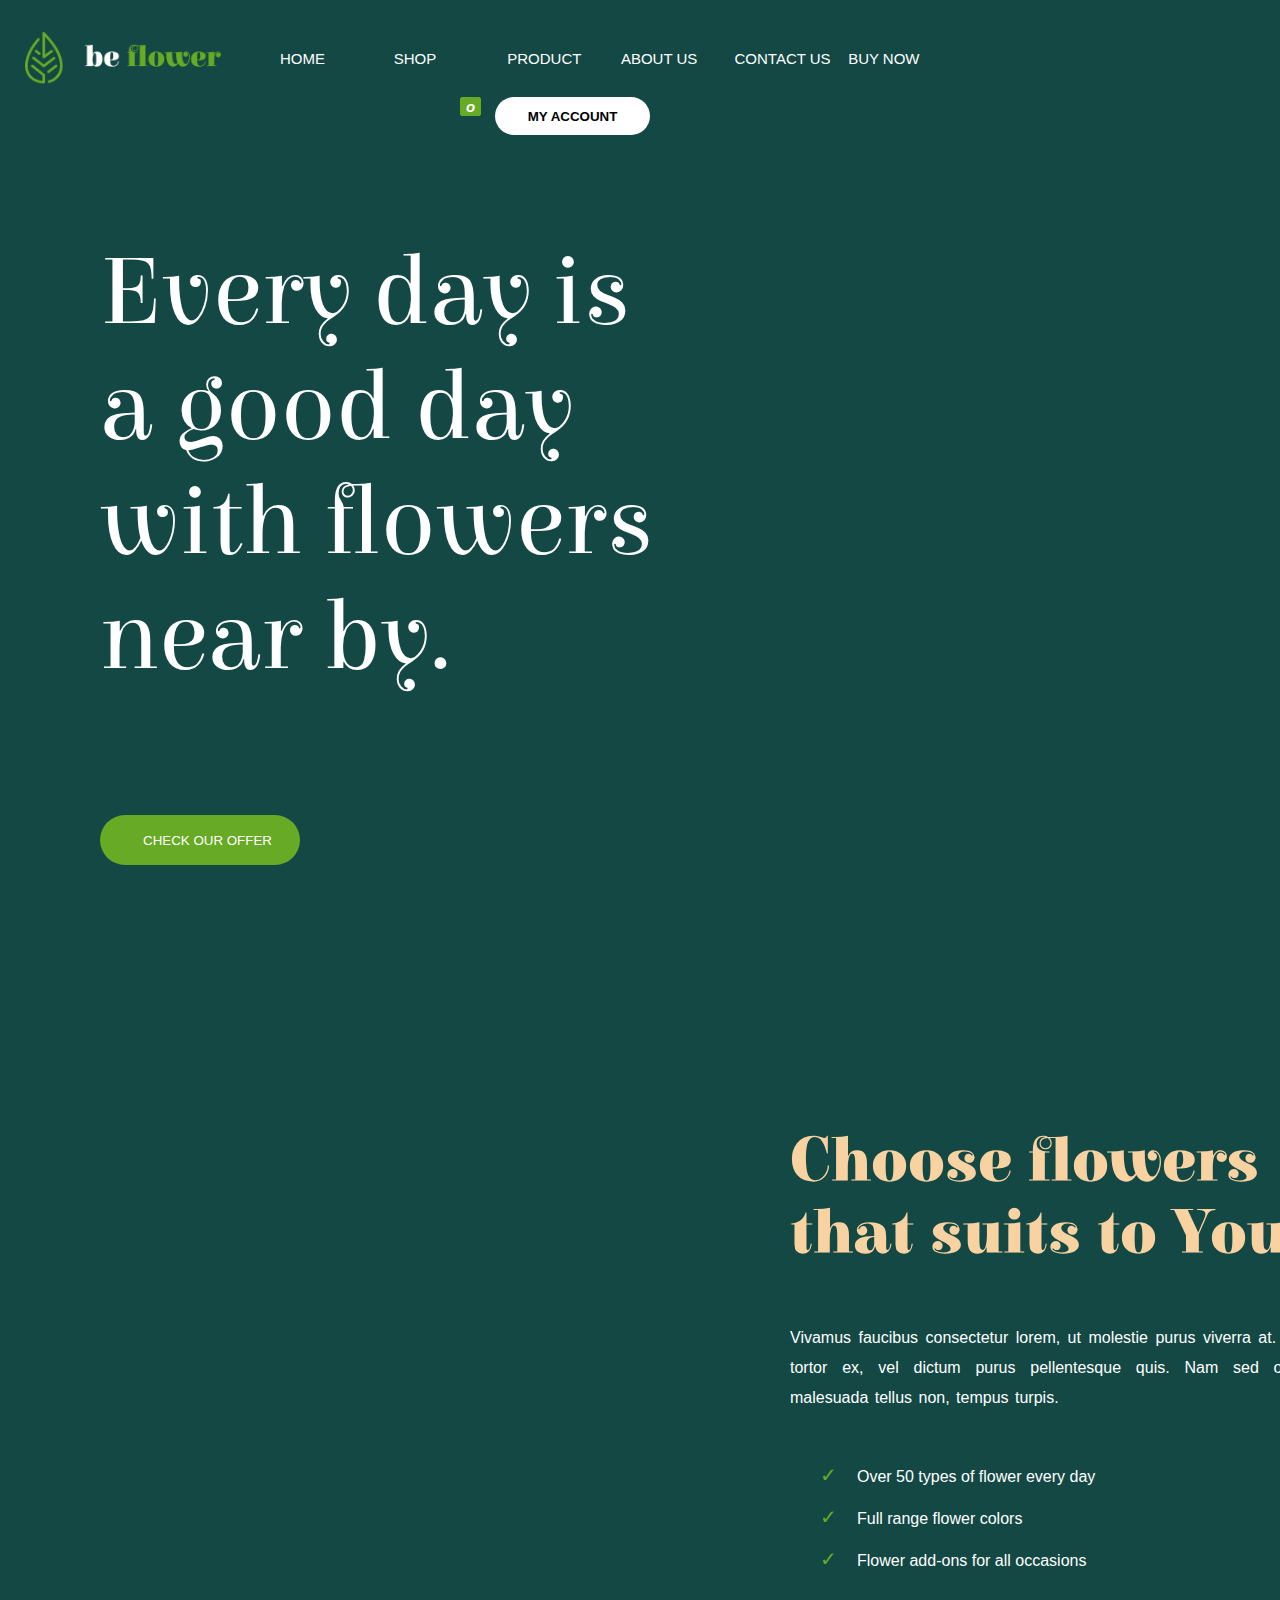
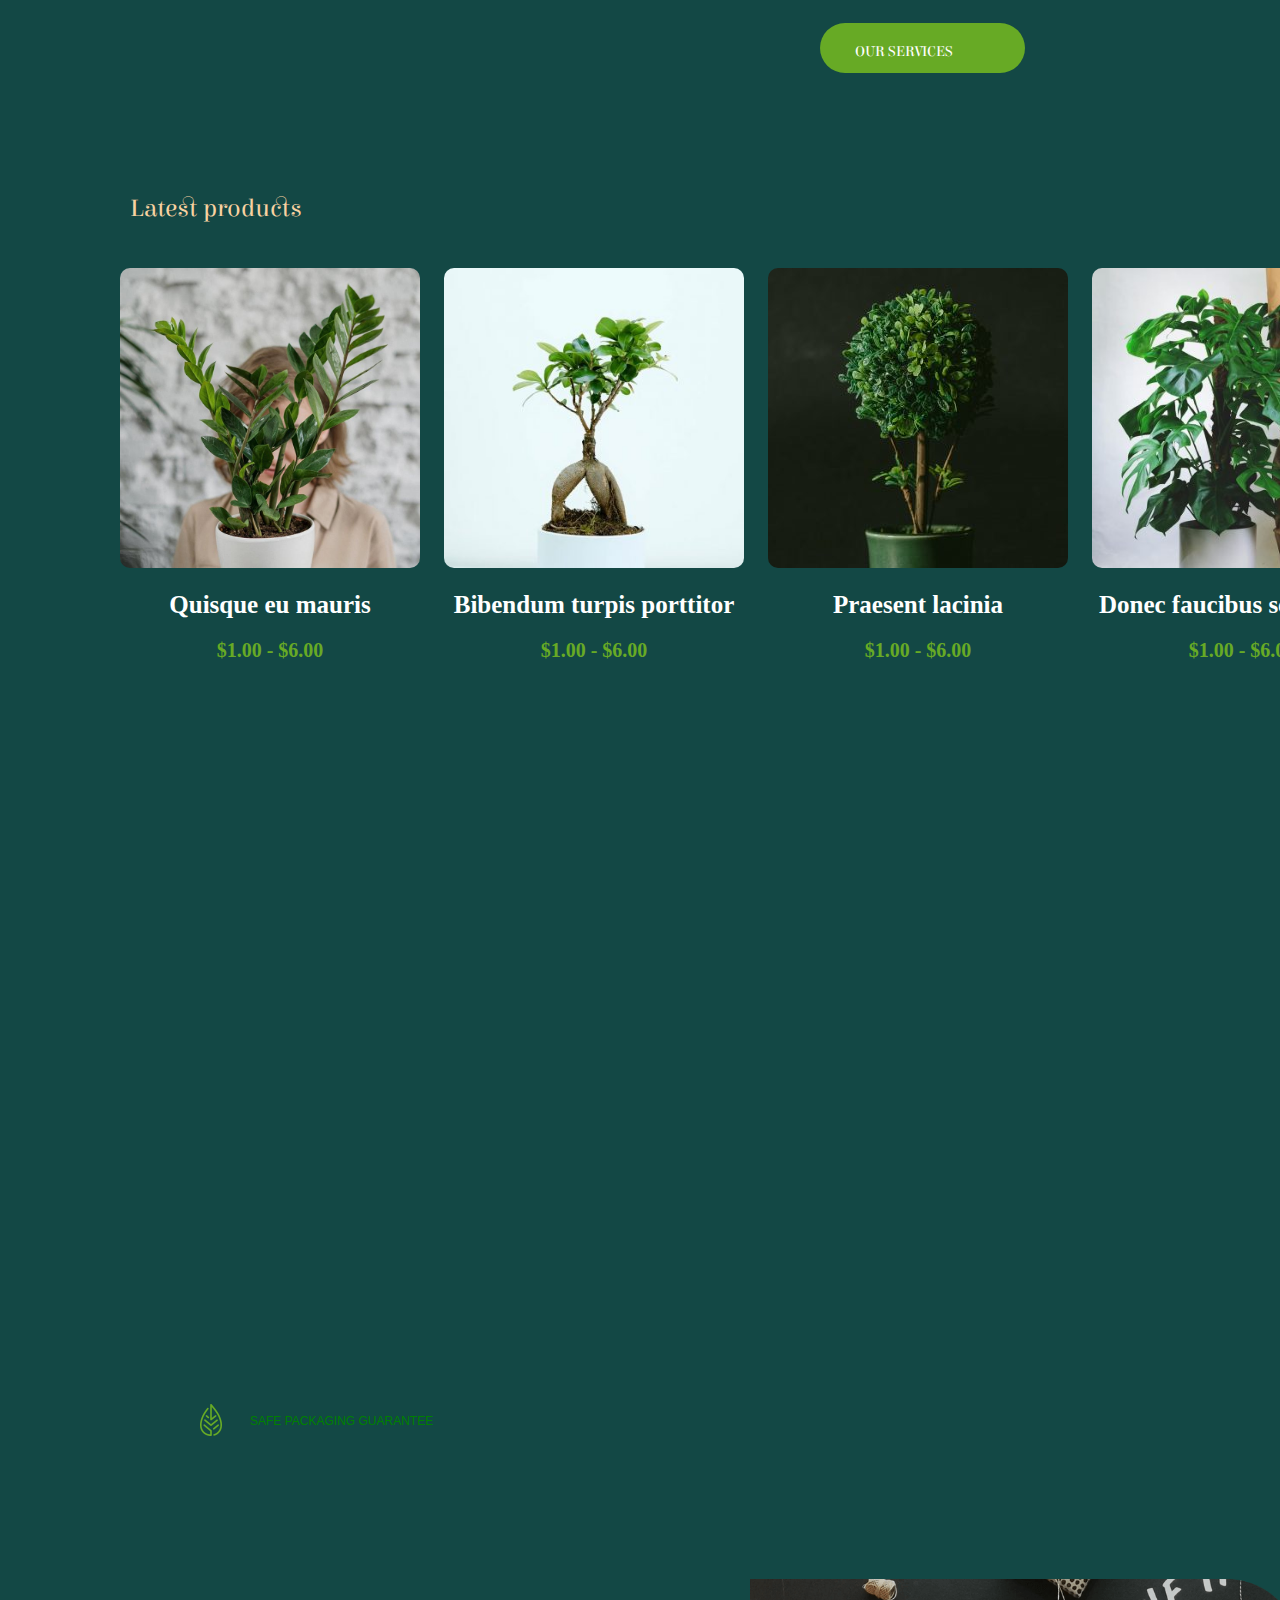
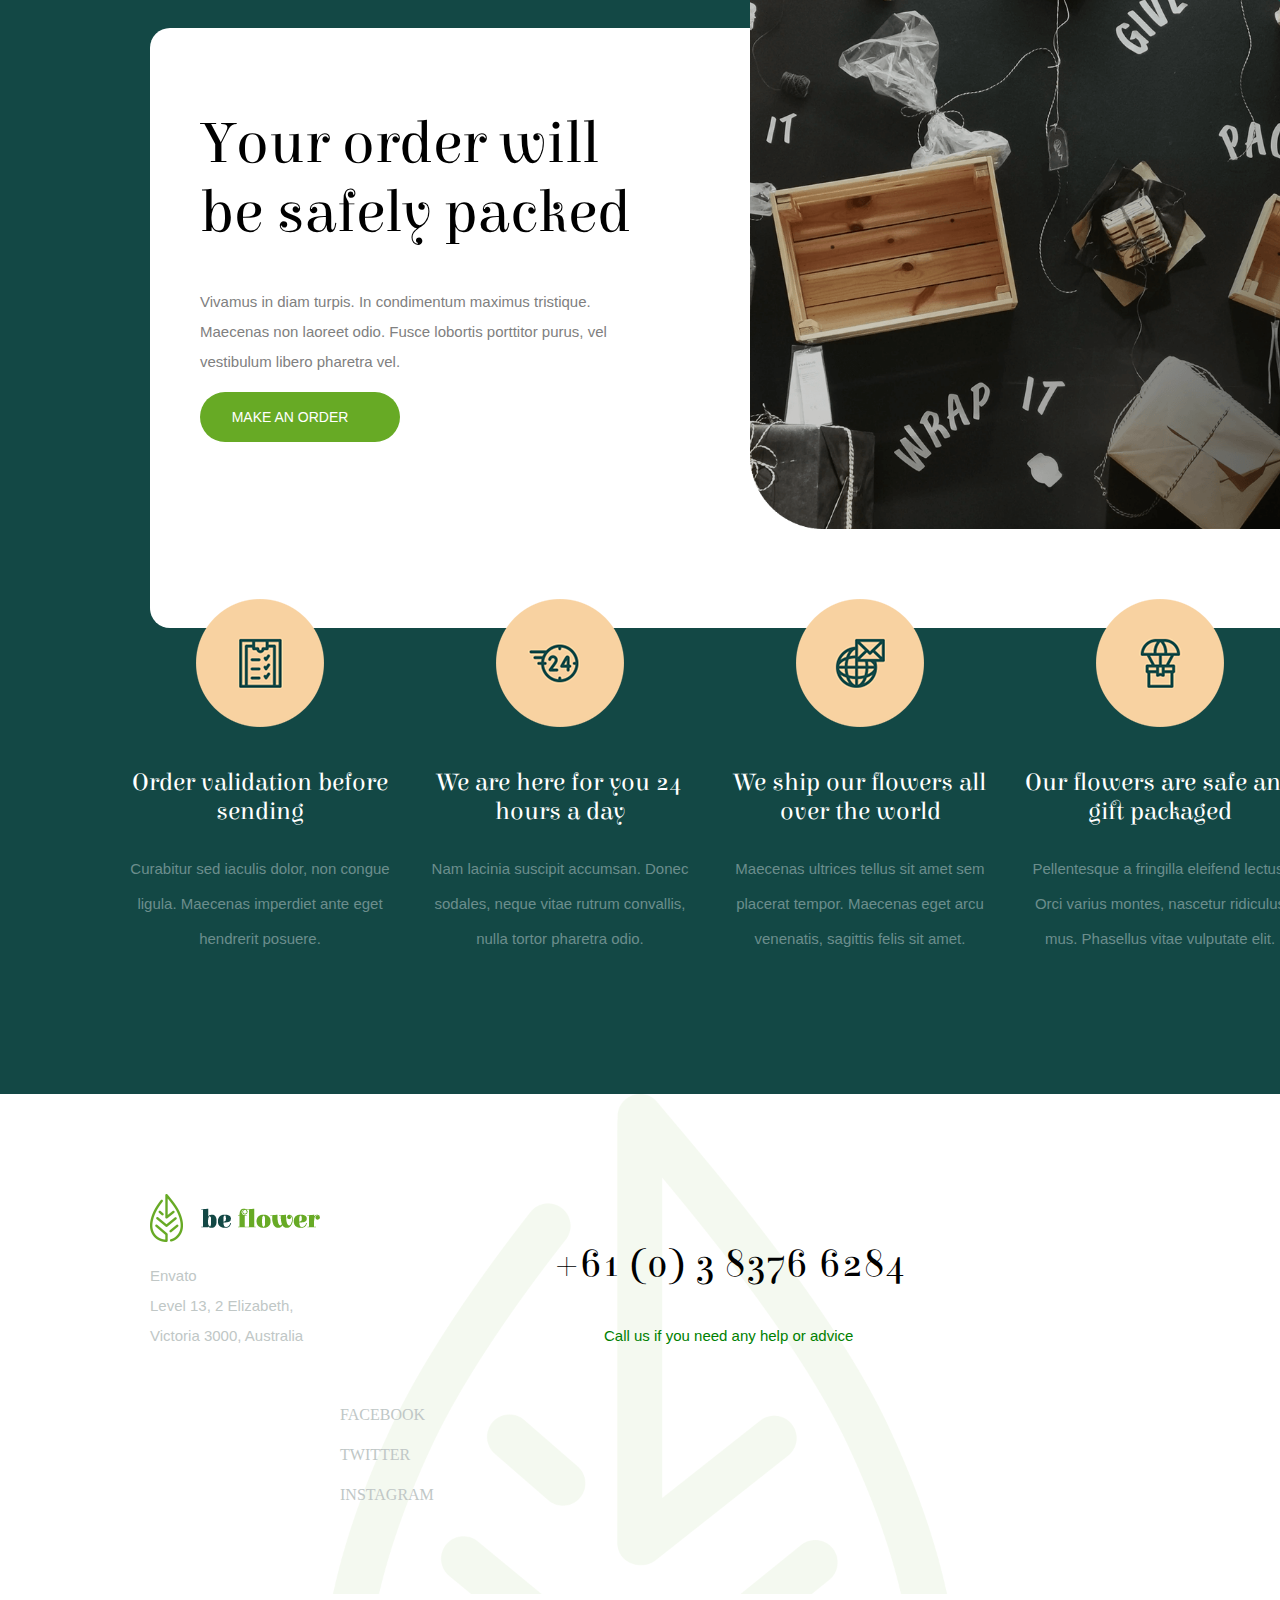
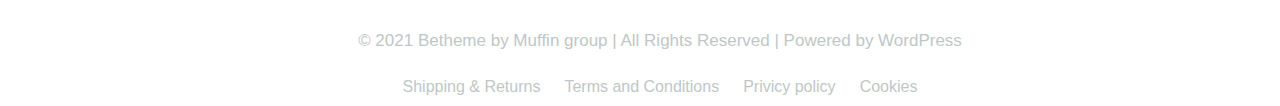
==== commit 4e12ab5e: "second" ====
--- a/index.html
+++ b/index.html
@@ -19,7 +19,7 @@
      <div class="nav1"> 
 
         <div class="logo">
-            <img src="IMAGE FOLDER/real-logo1.png"></div>   
+            <img src="./imagefolder/real-logo1.png"></div>   
         <ul class="navbar-menu">
             
 
@@ -77,7 +77,7 @@
         
         <div class="image-home">
             <div class="img-home">
-                <img src="IMAGE FOLDER/HOME-IMG-2.jpg">
+                <img src="./imagefolder/HOME-IMG-2.jpg">
             </div>
             <h4>Quisque eu mauris</h4>
                <h5>$1.00 - $6.00</h5> 
@@ -85,7 +85,7 @@
 
         <div class="image-home">
             <div class="img-home">
-                <img src="IMAGE FOLDER/HOME-IMG3.jpg">
+                <img src="./imagefolder/HOME-IMG3.jpg">
             </div>
             <h4>Bibendum turpis porttitor</h4>
                 <h5>$1.00 - $6.00</h5>
@@ -94,7 +94,7 @@
 
         <div class="image-home">
             <div class="img-home">
-                <img src="IMAGE FOLDER/HOME-IMG4.jpg">
+                <img src="./imagefolder/HOME-IMG4.jpg">
             </div>
             <h4>Praesent lacinia
             </h4>
@@ -103,7 +103,7 @@
 
         <div class="image-home">
             <div class="img-home">
-                <img src="IMAGE FOLDER/HOME-IMG5.jpg">
+                <img src="./imagefolder/HOME-IMG5.jpg">
             </div>
             <h4>Donec faucibus scelerisque
             </h4>
@@ -118,7 +118,7 @@
 
             <div class="pro-image">
                 <div class="morbi">
-                    <img src="./IMAGE FOLDER/LOGO3.png">
+                    <img src="./imagefolder/LOGO3.png">
                     <p>Morbi id justo
                         </p>
 
@@ -126,7 +126,7 @@
 
 
                 <div class="morbi1">
-                    <img src="./IMAGE FOLDER/LOGO2.png">
+                    <img src="./imagefolder/LOGO2.png">
                     <p>Pellentesque fringilla metus </p>    
 
                 </div>
@@ -138,7 +138,7 @@
 
             <div class="div6">
                 <div class="small-line">
-                     <img src="./IMAGE FOLDER/flower2-icon1.png">
+                     <img src="./imagefolder/flower2-icon1.png">
                     <p>SAFE PACKAGING GUARANTEE
                     </p></div>
 
@@ -157,13 +157,13 @@
                     </div>
                    </div>
                    <div class="cont-6">
-                       <img src="IMAGE FOLDER/flower2-home-pic2.png">
+                       <img src="./imagefolder/flower2-home-pic2.png">
                    </div>
                    </div>
 
                    <div class="flower-home">
                    <div class="text-box">
-                       <img src="IMAGE FOLDER/LOGO1.png">
+                       <img src="./imagefolder/LOGO1.png">
 
                       <h3> Order validation before sending</h3>
                       <p>Curabitur sed iaculis dolor, 
@@ -177,7 +177,7 @@
 
 
                    <div class="text-box">
-                    <img src="IMAGE FOLDER/LOGO2.png">
+                    <img src="./imagefolder/LOGO2.png">
 
                    <h3> We are here for you 24 hours a day
                 </h3>
@@ -194,7 +194,7 @@
 
 
                 <div class="text-box">
-                    <img src="IMAGE FOLDER/LOGO3.png">
+                    <img src="./imagefolder/LOGO3.png">
 
                    <h3> We ship our flowers all over the world
                 </h3>
@@ -210,7 +210,7 @@
                 </div>
 
                 <div class="text-box">
-                    <img src="IMAGE FOLDER/LOGO4.png">
+                    <img src="./imagefolder/LOGO4.png">
 
                    <h3>Our flowers are safe and gift packaged
                 </h3>
@@ -234,7 +234,7 @@
 
  <div class="footer">
      <div class="foot-box1">
-         <img src="IMAGE FOLDER/flower2-footer-logo.png">
+         <img src="./imagefolder/flower2-footer-logo.png">
          <p>Envato<br>
         Level 13, 2 Elizabeth,<br>
         Victoria 3000, Australia</p>
@@ -281,4 +281,4 @@
 
 
 </body>
-</html>
+</html>--- a/INDEX2.css
+++ b/INDEX2.css
@@ -1,2392 +1,2392 @@
-body{
-    margin: 0px;
-    padding: 0px;
-}
-
-
-.nav{
-    width:100%;
-    height:650px;
-    background:transparent;
-    background-color:rgb(19,72,69);
-    background-image: url('../cssmain/imagefolder/our-flower.png');
-    background-size: cover;
-    background-position: center;
-    background-repeat: no-repeat;
-
-}
-
-.nav1{
-    width:100%;
-    height:1000px;
-    background:transparent;
-    background-color:rgb(19,72,69);
-    background-image: url(../cssmain/imagefolder/BG-1.png);
-    background-size: cover;
-    background-position: center;
-    background-repeat: no-repeat;
-
-}
-
-.nav3{
-    width:100%;
-    height:1200px;
-    background:transparent;
-    background-color:rgb(19,72,69);
-    background-image: url(../cssmain/imagefolder/our-flower.png);
-    background-size: cover;
-    background-position: center;
-    background-repeat: no-repeat;
-
-}
-
-
-.navbar-menu{
-    padding:20px;
-    margin: 0 0 0 250px;
-    list-style: none;
-    color: white;
-    font-family: sans-serif;
-    font-size: 13px;
-    font-weight:bold;
-    
-}
-
-.navbar-menu li{
-    display: inline-block;
-    margin-left:10px;
-    
-
-
-}
-
-.logo img{
-    position: absolute;
-    margin-top: 32px;
-    margin-left:25px;
-    height:55px;
-    
-
-}
-
-
-.nav a{
-    width: 100px;
-    display: block;
-    padding: 30px 0px;
-    color: white;
-    font-size: 15px;
-    text-decoration: none;
-    font-weight: lighter;
-}
-
-.nav1 a{
-    width: 100px;
-    display: block;
-    padding: 30px 0px;
-    color: white;
-    font-size: 15px;
-    text-decoration: none;
-    font-weight: lighter;
-}
-
-.nav3 a{
-    width: 100px;
-    display: block;
-    padding: 30px 0px;
-    color: white;
-    font-size: 15px;
-    text-decoration: none;
-    font-weight: lighter;
-}
-
-.nav3 h1{
-    margin-left: 500px;
-    font-size:100px;
-    color:white;
-    font-weight: lighter;
-    font-family: "Elsie", Helvetica, Arial, sans-serif;
-    margin-top:150px;
-}
-
-
-.nav a:hover{
-    color: rgb(103,170,37);
-}
-
-.nav1 a:hover{
-    color: rgb(103,170,37);
-}
-
-.nav3 a:hover{
-    color: rgb(103,170,37);
-}
-
-
-.navbar-menu i{
-    font-size: 25px;
-    margin-left:200px;
-}
-
-.navbar-menu i::after{
-    content: "o";
-    font-size:15px;
-    background-color:rgb(103,170,37);
-    border: 1px solid rgb(103,170,37);
-    border-radius: 2px;
-    padding-right:5px;
-    padding-left: 5px;
-    display:inline-block;
-    position: absolute;
-    margin-left:-10px;
-    margin-bottom:15px;
-    color: white;
-}
-
-.nav h1{
-    color:white;
-    text-align: center;
-    margin-top:100px;
-    font-size:100px;
-    font-family: "Elsie", Helvetica, Arial, sans-serif;
-
-}
-
-.nav1 h1{
-    color:white;
-    text-align: center;
-    margin-top:100px;
-    font-size:100px;
-    font-family: "Elsie", Helvetica, Arial, sans-serif;
-
-}
-
- /* .main-div{
-    width: 100%;
-    height: 100%;
-    padding-bottom:200px;
-    background-color: rgb(19,72,69);
-    background-image: url(./IMAGE\ FOLDER/BG-1.PNG);
-    background-attachment: fixed;
-    background-size: cover;
-    background-repeat: no-repeat;
-
-} */
-
-.btn1{
-    margin-left:25px;
-    height:38px;
-    width:155px;
-    border-radius: 40px;
-    border: none;
-    font-family: sans-serif;
-    background-color: white;
-    font-weight: bold;
-}
-
-.btn1:hover{
-    background-color:gainsboro;
-}
-
-@media screen and (min-width:500px) and (max-width:900px)
-{
-    .navbar-menu{
-        visibility: hidden;
-        /* display: block; */
-        margin:0px;
-    }
-
-    .div2 p{
-        margin-left:0px;
-    }
-
-    .text-1{
-        margin-left: 0px;
-        width:50px;
-        margin-top: 100px;
-    }
-
-    .text-1 p{
-        margin-left:0px;
-        font-size:45px;
-        width: 250px;
-        margin: 0px;
-        padding:0px;
-    }
-
-    .nav h1{
-        font-size: 40px;
-
-
-    }
-
-    .sit-img{
-        margin-top: -150px;
-    }
-
-    
-
-
-
-
-
-}
-
-
-
-
-
-/* .div2{
-    width:100%;
-    padding-bottom: 300px;
-    background-color:rgb(19,72,69);
-    background-image: url(./IMAGE\ FOLDER/BG-1.PNG);
-    background-size: cover;
-    background-repeat: no-repeat;
-
-} */
-
-.text-1{
-    height:180px;
-    width:600px;
-    color: white;
-    margin-left:100px;
-    padding-right: 200p;
-    margin-top:80px;
-    font-size:100px;
-
-   
-}
-
-.text-1 p{
-    margin-top: 0px;
-    /* margin-top:120px; */
-    font-family: "Elsie", Helvetica, Arial, sans-serif;
-
-}
-
-.btn-div{
-    height:50PX;
-    width: 200PX;
-    background-color:rgb(103,170,37);
-    color: white;
-    margin-top:400PX;
-    margin-left: 100PX;
-    padding:16px;
-    padding-left:30px;
-    padding-right:15px;
-    border-radius: 40px;
-    border: none;
-
-}
-
-.btn-div:hover{
-    background-color:rgb(86,125,105);
-}
-
-.div3{
-
-    height:800px;
-    background-color: rgb(19,72,69);
-    width: 100%;
-    margin-top:-6px;
-
-}
-
-@media screen and (min-width:400px) and (max-width:900px)
-{
-    .btn-div{
-        margin-top:50px;
-
-    }
-
-    .div3{
-        margin-top:-190px;
-    }
-
-    
-    
-
-}
-
-.HOME-img1{
-
-    height:700PX;
-    width: 600px;
-    margin-top:80PX;
-    background-image: url(../cssmain/imagefolder/HOME-IMG1.png);
-    display: inline-block;
-    margin-left:120px;
-    border-bottom-left-radius: 80px;
-}
-
-
-.HOME-img1 img{
-
-    height:750PX;
-    border-bottom-left-radius: 40px;
-
-}
-
-.text-box1{
-    height: 700px;
-    width: 610px;
-    margin-left:650px;
-    display: inline-block;
-    font-size:42px;
-    color:rgb(248,210,161);
-    font-weight: lighter;
-    font-family: "Elsie", Helvetica, Arial, sans-serif;
-}
-
-.text-box1 h2{
-    margin-left: 20px;
-}
-
-.text-box1 p{
-    font-size:16px;
-    line-height:30px;
-    font-family: sans-serif;
-    word-spacing: 2px;
-    color: white;
-    margin-left: 20px;
-    text-align: justify;
-}
-
-.check-list li::before{
-    content: "✓";
-    font-size: 20px;
-    color:rgb(103,170,37);
-    letter-spacing: 20px;
-    font-weight:bolder;
-    
-}
-
-
-
-.check-list li{
-    list-style: none;
-    font-size:16px;
-    margin-left:10px;
-    color: white;
-    font-family: sans-serif;
-    line-height:40px;
-}
-
-.btn-div2{
-
-    height:10px;
-    width:150px;
-    font-size: 15px;
-    background-color:rgb(103,170,37);
-    padding: 20px;
-    color: white;
-    border-radius: 40px;
-    padding-left: 35px;
-    margin-left:50px;
-
-}
-
-.btn-div2 i{
-    letter-spacing:10px;
-}
-
-.btn-div2:hover{
-    background-color:rgb(86,125,105);
-}
-
-@media screen and (min-width:500px) and (max-width:900px)
-{
-    .HOME-img1{
-        margin-left:20px;
-        height:350px;
-        width: 400px;
-        margin-top:30px;
-
-    
-    }
-
-    .text-box1{
-        height:200px;
-        width: 340px;
-        margin-top: 350px;
-        margin-left: 0px;
-        font-size: 20px;
-        line-height: 20px;
-
-    }
-
-    .text-box1 p{
-        font-size: 12px;
-        line-height: 20px;
-    }
-
-    .check-list li{
-        font-size: 12px;
-        line-height: 15px;
-    }
-
-
-
-}
-
-
-
-.div4{
-    height:2500px;
-    background-color: rgb(19,72,69);
-    width: 100%;
-    margin-top:-150px;
-    /* border: 2px solid yellow; */
-
-}
-
-.img-box3{
-    height:550px;
-    width:1300px;
-    margin-left:100px;
-}
-
-.img-home img{
-    height:300px;
-    width:300px;
-    border-radius: 10px;
-    overflow: hidden;
-
-}
-
-
-
-.img-home:hover{
-    transition: 3s;
-    transform: scale(1.1,1.1);
-}
-
-.img-box3 h3{
-    margin-top:150px;
-    color:rgb(248,210,161);
-    margin-left:30px;
-    font-size: 25px;
-    font-family: "Elsie", Helvetica, Arial, sans-serif;
-    font-weight:lighter ;
-}
-
-.image-home{
-    display: inline-block;
-    margin: auto;
-    margin-top: 20px;
-    text-align: center;
-    color: white;
-    margin-left:20px;
-    margin-right: 0px;
-    overflow: hidden;
-}
-
-.image-home img{
-    height:300px;
-    width: 300px;
-    border-radius: 10px;
-    overflow: hidden;
-    
-
-}
-/* .image-home img:hover{
-    overflow: hidden;
-    transition: 3s;
-    transform: scale(1,1);
-} */
-
-
-
-.image-home h4{
-    font-size:25px;
-    line-height:0;
-}
-
-.image-home h5{
-    font-size: 20px;
-    color:rgb(103,170,37);
-
-}
-
-@media screen and (min-width:500px) and (max-width:900px)
-{
-    .image-home{
-        display:block;
-        text-align:left;
-    }
-
-    /* .img-box3{
-        height: 2500px;
-    } */
-
-    .img-home img{
-        height: 150px;
-        width:160px;
-        margin-left: 0px;
-    }
-
-    .image-home h4{
-        font-size: 12px;
-        line-height:5px;
-    }
-
-    .image-home h5{
-        font-size: 12px;
-        line-height:5px;
-    }
-
-    .div4{
-        margin-top:-210px;
-    }
-    
-
-}
-
-.div5{
-    width: 100%;
-
-}
-
-.pro-image{
-    height:650px;
-    width: 1300px;
-    margin-left: 150px;
-    font-family: Arial, Helvetica, sans-serif;
-}
-
-.morbi{
-    height: 600px;
-    width: 600px;
-    background-image: url(../cssmain/imagefolder/HOME-IMG4.jpg);
-    background-repeat: no-repeat;
-    background-size: cover;
-    display: inline-block;
-    margin-left:20px;
-    overflow: hidden; 
-    
-}
-
-
-.morbi img{
-    margin-left: 250px;
-    margin-top:200px;
-    visibility: hidden;
-}
-
-.morbi p{
-    color:white;
-    font-size: 25px;
-    margin-left: 250px;
-    visibility: hidden;
-}
-
-.morbi:hover img{
-    visibility: visible;
-    transform: scale(1,1,1);
-    transition: 3s;
-    
-
-}
-
-.morbi:hover p{
-
-    visibility: visible;
-
-}
-
-
-.morbi1{
-    height: 600px;
-    width: 600px;
-    background-image: url(./imagefolder/HOME-IMG5.JPG);
-    background-repeat: no-repeat;
-    background-size: cover;
-    display: inline-block;
-    margin-left:20px;
-    overflow: hidden;      
-
-}
-
-.morbi1:hover{
-    background-color:black;
-    opacity:0.8;
-    
-
-}
-
-.morbi:hover{
-    background-color:black;
-    opacity: 0.6;
-}
-
-
-.morbi1 img{
-    margin-left: 250px;
-    margin-top:200px;
-    visibility: hidden;
-    
-
-}
-
-.morbi1 p{
-    color:white;
-    font-size: 25px;
-    margin-left: 200px;
-    visibility: hidden;
-}
-
-.morbi1:hover img{
-    visibility: visible;
-    transform: scale(1,1,1);
-    
-    
-
-}
-
-.morbi1:hover p{
-
-    visibility: visible;
-
-}
-
-
-@media screen and (min-width:500px) and (max-width:900px)
-{
-    .morbi{
-        display: block;
-        height: 200px;
-        width: 200px;
-        margin-left:-50px;
-        margin-top:500px;
-        overflow: hidden;
-    }
-
-    .morbi1{
-        height: 200px;
-        width: 200px;
-        margin-top:10px;
-        margin-left:-50px;
-    }
-
-    
-    
-    .div6{  
-        padding-bottom:200px;
-    }
-
-
-
-}
-
-
-
-
-
-
-
-
-.div6{
-    height:1000px;
-    width: 100%;
-     background-image: url(./imagefolder/flower2-section-bg2.PNG);
-    background-repeat: no-repeat;
-    color: green;
-    font-size: 12px;
-    font-family: Arial, Helvetica, sans-serif;
-    position: relative;
-}
-
-.small-line img{
-
-    margin-left:200px;
-    margin-top:10px;
-}
-
-.small-line p{
-    margin-left: 250px;
-    margin-top: -25px;
-}
-
-.sub-6{
-    height: 600px;
-    width: 1200px;
-    background-color: white;
-    margin-left: 150px;
-    margin-top:200px;
-    border-radius: 20px;
-
-
-}
-
-.cont-6{
-    height: 400px;
-    width:500px;
-    padding-top:1px;
-    float: left;
-    
-    
-}
-
-.cont-6 >  h1{
-    color: black;
-    font-size:60px;
-    font-family: "Elsie", Helvetica, Arial, sans-serif;
-    margin-left:50px;
-    margin-top:80px;
-    font-weight: lighter;
-   
-
-}
-
-.cont-6 p{
-    font-size: 15px;
-    font-weight: lighter;
-    color: grey;
-    margin-left: 50px;
-    line-height: 30px;
-}
-
-.btn-div3{
-
-    height:50px;
-    width:200px;
-    font-size:14px;
-    background-color:rgb(103,170,37);
-    color: white;
-    border-radius: 40px;
-    margin-left:50px;
-    border: none;
-
-}
-
-.btn-div3 i{
-    margin-left:20px;
-}
-
-.cont-6 img{
-    height: 550px;
-    width:550px;
-    margin-top: -650px;
-    margin-left:750px;
-    float: left;
-
-}
-
-.flower-home{
-    height:500px;
-    width:1200px;
-    margin-left:100px;
-    display:flex;
-}
-
-/* .text-box img{
-    /* position: absolute; */
-
-
-/* .text-box img::after{
-    contain:"";
-    height: 10px;
-    width: 30px;
-    border-bottom:3px solid greenyellow;
-} */
-
-
-.flower-home .text-box{
-    height:400px;
-    width:550px;
-    text-align: center;
-    display: inline-block;
-    margin-left:20px;
-    margin-top: -430px;
-    z-index: 999;
-}
-
-.text-box h3{
-    font-size: 25px;
-    font-family: "Elsie", Helvetica, Arial, sans-serif;
-    color: white;
-    font-weight: lighter;
-}
-
-.text-box p{
-    font-size:17px;
-    color:rgb(108,142,141);
-    line-height:35px;
-    font-weight: lighter;
-}
-
-
-@media screen and (min-width:400px) and (max-width:900px)
-{
-    .small-line img{
-        margin-left: 80px;
-
-    }
-
-    .small-line p{
-        margin-left:130px;
-    }
-
-    .small-line{
-        margin-top:-200px;
-    }
-
-    .sub-6{
-        display:block;
-        height: 600px;
-        width: 400px;
-    
-    }
-
-    .cont-6{
-        height: 500px;
-        width: 400px;
-        text-align: center;
-    }
-
-    .sub-6{
-        height: 650px;
-        width: 600px;
-        margin-left: 0px;
-    }
-
-    .cont-6 h1{
-        font-size:35px;
-        text-align: center;
-        /* width:300px; */
-        margin-left: 100px;
-    }
-
-    .cont-6 p{
-        font-size: 11px;
-        margin-left:140px;
-        width:220px;
-        text-align:center   ;
-        line-height: 20px;
-    }
-
-    .btn-div3{
-        height: 40px;
-        width: 200px;
-        margin-left:100px;
-    }
-
-    .cont-6 img{
-        height: 300px;
-        width: 250px;
-        z-index: 9999;   
-
-    }
-
-    .flower-home{
-        display:block;
-    }
-
-    .text-box{
-        height: 200px;
-        width: 200px;
-
-    }
-
-    .flower-home .text-box{
-        height: 200px;
-        width: 150px;
-        z-index: 999;
-        display: none;
-    }
-
-
-
-    
-
-
-
-
-
-
-
-
-
-
-
-
-
-
-
-
-
-
-
-}
-/* media query pending
-
-page 2 start here */
-
-.drop-down h5{
-    height:350px;
-    font-size:20px;
-    color: rgb(202, 202, 202);
-    font-family: Arial, Helvetica, sans-serif;
-    margin-left: 100px;
-    margin-top:120px;
-    font-weight: lighter;
-    
-
-}
-
-.drop-down select{
-    margin-left: 1100px;
-    margin-top: -380px;
-    
-
-}
-
-
-.flowers-1{
-    height:300px;
-    width:95%;
-    background-color:white;
-    margin-top:-100px;
-}
-.flower-div{
-
-    height: 450px;
-    width:500px;
-    display: inline-block;
-    margin-bottom:400px;
-    margin-top: -350px;
-    
-
-}
-
-.sit-img{
-    height:400px;
-    width:400px;
-    border-radius: 20px;
-    overflow: hidden;
-    margin-top: -400px;
-    margin-left: 60PX;
-
-    
-    
-}
-
-.sit-img img{
-
-    height:400px;
-    width:400px;
-    border-radius: 20px;
-
-}
-
-.sit-img:hover img{
-    transition: 3s;
-    transform: scale(1.2,1.2);
-}
-
-.flower-div p{
-    font-family: "Elsie", Helvetica, Arial, sans-serif;
-    margin-left: 100px;
-    font-size: 25px;
-    line-height:5px;
-
-
-}
-
-.flower-div h6{
-    margin-left:160px;
-    font-size:20px;
-    margin-top: 10px;
-    color:rgb(103,170,37);
-
-}
-
-@media screen and (min-width:400px) and (max-width:900px)
-{
-    .drop-down select{
-        display: block;
-        margin-left:50px;
-        margin-top:50px;
-    }
-
-    .drop-down label{
-        margin-left: 100px;
-        margin-top:200px;
-
-    }
-
-    .sit-img{
-        height: 200px;
-        width: 200px;
-        margin-left: 50px;
-    }
-
-    .flower-div p{
-        font-size: 13px;
-        line-height: 20px;
-    }
-
-    .flower-div{
-        width:210px;
-        margin-top:-160px;
-    
-    }
-
-    .flower-div h6{
-        font-size: 12px;
-        margin-left: 80px;
-       
-    }
-
-    .sit-img img{
-        height: 200px;
-        width: 200px;
-
-    }
-
-    .flower-div .sit-img img{
-        height: 200px;
-        width: 200px;
-
-    }
-
-    .flowers-1{
-        height: 600px;
-    }
-
-    .nav h1{
-        font-size:50px;
-        margin-top: 200px;
-
-    }
-
-}
-
-
-/* (MEDIA QUERY PENDING 2PAGE END HERE)
-
- */
-
-
- .Accumsan{
-     height:1000px;
-     width: 100%;
-     background-color: white;
-     margin-top:-150px;
-
- }
-
- .accum-div{
-     height:720px;
-     width: 650px;
-     margin-top:100px;
-     margin-left:40px;
-     overflow: hidden;
-     display: inline-block;
- }
-
- .accum-div img{
-
-    height:720px;
-    width: 650px;
- }
-
- .accum-div:hover img{
-    transition: 2s;
-    transform: scale(1.2,1.2);
- }
-
- .accum-div h1{
-    font-family: "Elsie", Helvetica, Arial, sans-serif;
-    font-size:35px;
-    font-weight: lighter;
-
- }
-
- .accum-div hr{
-     height: 1px;
-     width:160px;
-     margin-left: -50px;
-     color: gainsboro;
- }
-
- .accum-div p{
-     font-size:17px;
-     line-height: 30px;
-     font-family: Arial, Helvetica, sans-serif;
-     color: rgb(166,178,179);
- }
-
- .accum-div h3{
-     font-size:30px;
-     color:rgb(103,170,37);
-     font-family: "Elsie", Helvetica, Arial, sans-serif;
- }
-
- .accum-div .form-div{
-     height:150px;
-     width:700px;
-     border: none;
-     padding: 10px;
-     background-color: rgb(252,252,252);
-     margin-left:-40px;
- }
-
- select{
-     height:40px;
-     width:300px;
-     margin-left:300px;
-     border-radius:30px;
-     border: none;
-     background-color: rgb(244,249,240);
-     font-size: 15px;
-     margin-top:-50px;
-     margin-bottom: 20px;
-     float: left;
-     font-family: Arial, Helvetica, sans-serif;
- }
-
- .form-div p{
-     font-size:17px;
-     display:block;
-     margin-top: 30px;
-     color:rgb(166,178,177);
-     margin-left: 100px;
-     font-family: Arial, Helvetica, sans-serif;
-     font-weight: bold;
-     
- }
-
-
- input{
-     height: 40px;
-     width: 80px;
-     border-radius: 40px;
-     border: none;
-     text-align: center;
-     background-color: rgb(244,249,240);
-     display: inline-block;
- }
-
- .cart-btn{
-     height:50px;
-     width:160px;
-     display: inline-block;
-     margin-left: 60px;
-     background-color:rgb(179,213,146);
-     border-radius: 40px;
-     font-size: 17px;
-     color: white;
-     text-align: center;
-     margin-top: 10px;
-     border: none;
- }
-
-
-
- .form-div hr{
-     width: 150%;
-     color: gainsboro;
- }
- .icon-div p{
-    color:rgb(166,178,177);
-    font-size: 15px;
-
- }
-
- .icon-div p::after{
-     content: "";
-     border: 1px solid gainsboro;
-     width: 650px;
-     display: block;
-     margin-top: 40px;
- }
-
- .icon-div h5{
-     display: inline-block;
-     color:rgb(166,178,177);
-    font-size: 15px;
- }
-
- .icon-div i{
-     margin-left: 20px;
-     color: rgb(168,168,168);
- }
-
- /* .hori-line{
-     height: 1px;
-     width:100%;
-     background-color: gainsboro;
-     margin-top:10px;
- } */
-
- .hori-text p{
-     font-size:13px;
-     margin-top:-100px;
-     margin-left:50px;
-     font-family: Arial, Helvetica, sans-serif;
-     color:rgb(103,170,37);
-     font-weight: bold;
- }
-
- .hori-text p::after{
-    content: "";
-    border: 0.5px solid gainsboro;
-    width: 1350px;
-    display: block;
-    margin-top:15px;
-    background-color:gainsboro;
-
- }
-
-.main-quis{
-    height:1000px;
-     width: 100%;
-     background-color: white;
-
-}
-
- .quis-div{
-    height: 600px;
-    width: 600px;
-    margin-top:50px;
-    margin-left: 50px;
-    display: inline-block;
-    overflow: hidden;
- }
-
- .quis-div h2{
-    font-family: "Elsie", Helvetica, Arial, sans-serif;
-    font-size:60px;
-    font-weight: lighter;
-
- }
- 
-
- .quis-div p{
-    font-size:17px;
-    line-height: 30px;
-    font-family: Arial, Helvetica, sans-serif;
-    color: rgb(166,178,179);
-}
-
-.plant-list{
-    list-style: none;
-    line-height: 50px;
-    font-family: Arial, Helvetica, sans-serif;
-    font-size: 18px;
-
-}
-
-.plant-list:hover{
-    color: goldenrod;
-    transition: 3s;
-}
-
-.text2 p{
-    font-size:17px;
-    line-height: 30px;
-    font-family: Arial, Helvetica, sans-serif;
-    color: rgb(166,178,179);
-
-}
-
-.quis-div h1{
-    font-size: 15px;
-    font-family: Arial, Helvetica, sans-serif;
-    
-}
-
-.quis-div a{
-
-    color:rgb(103,170,37);
-    text-decoration: none;
-
-}
-
-.quis-div img:hover{
-    transition: 3s;
-    transform:scale(1.1,1.1);
-}
-
-.quis-div i{
-    margin-left: 10px;
-}
-
-.quis-div a:hover{
-    text-decoration: underline;
-    color:rgb(103,170,37);
-}
-
-.quis-div img{
-    height: 600px;
-    width:600px;
-
-}
-
-.small-logo{
-    height: 100px;
-    width:1000px;
-    margin-left: 200px;
-    display: inline-block;
-    margin-top: 30px;
-
-}
-
-.logo-1{
-    height:200px;
-    width: 200px;
-    margin-left:100px;
-    display: inline-block;  
-}
-
-.logo-1 img{
-    height: 80px;
-}
-
-.logo-1 img:hover{
-    transition: 3S;
-    transform: scale(1.2,1.2);
-}
-
-.logo-1 p:hover{
-    color: greenyellow;
-
-}
-
-.donec{
-
-    height:500px;
-    width: 100%;
-    background-color: white;
-    margin-top: 100px;
-    display: inline-flex;
-
-
-}
-
-.donec-item{
-    height: 500px;
-    width: 600px;
-    display: inline-block;
-    margin-left:100px;
-    overflow: hidden;
-}
-
-.donec-item img{
-    height: 500px;
-    width: 600px;
-
-}
-
-.donec-item img:hover{
-    transition: 3s;
-    transform: scale(1.2,1.2);
-}
-
-
-
-.donec-item h1{
-
-    font-family: "Elsie", Helvetica, Arial, sans-serif;
-    font-size:60px;
-    font-weight: lighter;
-
-    
-}
-
-.donec-item p{
-    font-size:15px;
-    line-height:25px;
-    font-family: Arial, Helvetica, sans-serif;
-    color: rgb(166,178,179);
-
-}
-
-.donec-item h6{
-    font-size:15px;
-    line-height:25px;
-    font-weight: lighter;
-    font-family: Arial, Helvetica, sans-serif;
-    color: rgb(166,178,179);
-
-}
-
-/* .hori-line2{
-    height: 1px;
-    width:100%;
-    background-color:black;
-    margin-top:0px;
-} */
-
-.related-pro{
-    height:600px;
-    width: 100%;
-    background-color: white;
-    margin-top: 100px;
-
-}
-
-.related-pro::before{
-    content: "";
-    height: 1px;
-    width: 100%;
-    background-color:gainsboro;
-    display: inline-flex;
-
-
-}
-
-.rel-text p{
-    margin-top: 20px;
-    font-family: "Elsie", Helvetica, Arial, sans-serif;
-    font-size: 20px;
-    margin-left: 100px;
-    
-
-}
-
-.related-pro .sit-img{
-    margin-left: 100px;
-    
-}
-
-.related-pro .flower-div p{
-    margin-left: 180px;
-}
-
-.related-pro .flower-div h6{
-    margin-left: 240px;
-
-}
-
-.related-pro .flower-div{
-    margin-top: -10px;
-
-}
-
-.sit-img{
-    margin-top:50px;
-}
-
-
-
-.logo-1 p{
-    font-family: Arial, Helvetica, sans-serif;
-    color:black;
-    font-size: 20px;
-    margin-left: -10px;
-
-}
-
-@media screen and (min-width:400px) and (max-width:900px)
-{
-    .accum-div img{
-        height: 350px;
-        width: 350px;
-        margin-top: 180px;
-        overflow: hidden;
-        
-    }
-
-
-
-    .accum-div p{
-
-        margin-left: 0px;
-        width: 380px;
-        font-size: 15px;
-        height: 500px;
-        
-    }
-
-    .accum-div{
-        margin-top: -150px;
-    }
-
-    .quis-div h2{
-        font-size: 45px;
-    }
-
-    .quis-div p{
-        font-size: 15px;
-        width: 350px;
-    
-    }
-
-    .accum-div{
-        display: block;
-    }
-
-    .quis-div img{
-        height: 400px;
-        width: 400px;
-    }
-
-    .small-logo{
-        width: 200px;
-        margin-left:-20px;
-        margin-left: 70px;
-    
-    }
-
-    .donec{
-        display: block;
-
-    }
-
-    .donec-item img{
-        height: 400px;
-        width: 400px;
-        margin-left:-40px;
-        margin-top: -60px;
-    }
-
-    .donec-item h1{
-        font-size: 30px;
-        margin-top: -130px;
-    }
-
-    .donec-item p{
-        width: 380px;
-        font-size: 12px;
-        height: 400px;
-        line-height: 15px;
-    }
-
-    .donec-item h6{
-        font-size: 12px;
-        margin-top: -300px;
-        width: 380px;
-        line-height: 13px;
-    }
-
-    .flower-div img{
-        margin-top: -40px;
-        
-    }
-
-    
-
-
-
-}
-/* 
-media query pending
-product page end here */
-
-.shop-main{
-    height: 560px;
-    width: 100%;
-    display: inline-flex;
-}
-
-.shop-nav{
-    height: 550px;
-    width:550px;
-    display: inline-block;
-    margin-left:100px;
-    margin-top:50px;
-}
-
-.shop-nav h2{
-    font-size:60px;
-    color:rgb(242,225,203);
-    font-weight: lighter;
-    font-family: "Elsie", Helvetica, Arial, sans-serif;
-
-}
-
-.shop-nav h3{
-    font-size:25px;
-    color:white;
-    font-weight: lighter;
-    font-family: "Elsie", Helvetica, Arial, sans-serif;
-
-}
-
-.shop-nav p{
-    font-size:16px;
-    color:rgb(166,178,177);
-    font-weight: lighter;
-    font-family: Arial, Helvetica, sans-serif;
-    line-height: 30px;
-
-}
-.shop-btn{
-    height: 50px;
-    width: 250PX;
-    background-color: rgb(103,170,37);
-    border-radius: 40PX;
-    border: none;
-    color: white;
-    font-family: Arial, Helvetica, sans-serif;
-    font-size: 15px;
-    margin-top: 10px;
-}
-
-.shop-nav img{
-    height: 550px;
-    width: 560px;
-}
-
-.mauris{
-    height:900px;
-    width: 100%;
-    background-color: white;
-}
-
-.text-box{
-    width:1450px;
-    height: 300px;
-    display: inline-flex;
-}
-
-.text-div{
-    height: 250px;
-    width: 530px;
-    margin-left: 100px;
-    display: inline-block;
-}
-
-.text-div h1{
-    font-size:65px;
-    color:rgb(19,72,69);
-    font-weight: lighter;
-    font-family: "Elsie", Helvetica, Arial, sans-serif;
-    text-align: left;
-}
-
-.text-div p{
-    margin-top:30px;
-    font-size:15px;
-    color:rgb(166,178,177);
-    font-weight: lighter;
-    font-family: Arial, Helvetica, sans-serif;
-    line-height:30px;
-    text-align: left;
-
-}
-
-.four-img{
-    height: 300px;
-    width: 300px;
-    display: inline-flex;
-    margin-left:60px;
-    cursor: pointer;
-    filter: grayscale(1) brightness(0.5);
-    transition: 0.3s linear;
-    
-}
-
-.four-img img{
-    border-radius: 10px;
-}
-
-.four-img:hover{
-    filter: grayscale(0) brightness(1);
-}
-
-.tbt-div{
-    height:150px;
-    width:350px;
-    display: inline-flex;
-    margin-left:100PX;
-}
-
-.tbt-div h4{
-    font-size: 40px;
-    color:rgb(19,72,69);
-    font-weight: lighter;
-    font-family: "Elsie", Helvetica, Arial, sans-serif;
-
-}
-
-.tbt-div button{
-    background-color:rgb(248,233,215);
-    color: black;
-}
-
-.tbt-div P{
-    font-size:15px;
-    color:rgb(166,178,177);
-    font-weight: lighter;
-    font-family: Arial, Helvetica, sans-serif;
-
-}
-
-.about-last{
-    height:650px;
-    width: 100%;
-    background-color: rgb(19,72,69);
-    /* background-image: url(./IMAGE\ FOLDER/flower2-section-bg2.PNG);
-    background-repeat: no-repeat; */
-}
-
-.orci-img img{
-    height: 450px;
-    width: 450px;
-    margin-left: 150px;
-    margin-top: 100px;
-    float: left;
-}
-
-.orci-text{
-    height: 500px;
-    width: 700px;
-    float: left;
-    margin-top: 100px;
-    margin-left: 50px;
-}
-
-.orci-text h1{
-    font-size:60px;
-    color:rgb(248,210,161);
-    font-weight: lighter;
-    font-family: "Elsie", Helvetica, Arial, sans-serif;
-}
-
-.orci-text p{
-    color: rgb(122,142,141);
-    font-size: 16px;
-    line-height: 30px;
-    font-family: Arial, Helvetica, sans-serif;
-}
-
-.cont{
-    height: 50PX;
-    width: 200PX;
-    color: white;
-    background-color:rgb(103,170,37);
-    word-spacing: 15px;
-    border-radius: 40px;
-    border: none;
-}
-
-.cont:hover{
-    background-color: green;
-}
-
-.sodales{
-    height:1000px;
-    width: 100%;
-    background-color: rgb(19,72,69);
-    background-image: url(./imagefolder/flower2-section-bg2.PNG);
-    background-repeat: no-repeat;
-    margin-top: -50px;
-
-}
-
-.sodales-div{
-    height: 400px;
-    width: 565px;
-    margin-left: 500px;
-}
-
-.sodales-div h1{
-    font-size:60px;
-    color:rgb(248,210,161);
-    font-weight: lighter;
-    font-family: "Elsie", Helvetica, Arial, sans-serif;
-    text-align: center;
-}
-
-.sodales-div p{
-    color: rgb(122,142,141);
-    font-size: 15px;
-    line-height: 30px;
-    font-family: Arial, Helvetica, sans-serif;
-    text-align: center;
-
-}
-
-.logo-4{
-    height: 450px;
-    width: 1500px;
-    margin-top: 50px;
-    display: inline-flex;
-}
-
-.logo-4 .text-box{
-    height:400px;
-    width:260px;
-    text-align: center;
-    margin-top:80px;
-    margin-left:90px;
-    display: inline-block;
-}
-
-
-.text-box h3{
-    font-size: 25px;
-    font-family: "Elsie", Helvetica, Arial, sans-serif;
-    color: white;
-    font-weight: lighter;
-}
-
-.text-box h3::before{
-    content: "";
-    border: 0.5px solid rgb(103,170,37);;
-    width: 100px;
-    background-color: rgb(103,170,37);;
-    display: block;
-    margin-left: 70px;
-    margin-bottom: 10px;
-    position: relative;
-    visibility: hidden;
-}
-
-.text-box:hover h3::before{
-    visibility: visible;
-}
-
-.text-box p{
-    font-size:15px;
-    color:rgb(108,142,141);
-    line-height:35px;
-    font-weight: lighter;
-    font-family: Arial, Helvetica, sans-serif;
-}
-
-.service-btn{
-    height: 50px;
-    width: 250PX;
-    background-color: rgb(103,170,37);
-    border-radius: 40PX;
-    border: none;
-    color: white;
-    font-family: Arial, Helvetica, sans-serif;
-    font-size: 15px;
-    margin-top: 30px;
-    margin-left:550PX;
-
-}
-
-.service-btn i{
-    margin-left: 10px;
-}
-
-.service-btn:hover{
-    background-color: rgb(81, 150, 12);
-}
-
-.shop-btn:hover{
-    background-color: rgb(245, 215, 182);
-}
-
-@media screen and (min-width:400px) and (max-width:900px)
-{
-    .nav3 h1{
-        margin-left:10px;
-        font-size:70px;
-        color:white;
-        font-weight: lighter;
-        font-family: "Elsie", Helvetica, Arial, sans-serif;
-        margin-top:150px;
-    }
-
-    .shop-nav h2{
-        font-size:22px;
-        margin-left: -60px;
-    }
-
-    .shop-nav h3{
-        font-size: 15px;
-        margin-left: -60px;
-    }
-
-    .shop-nav p{
-        font-size: 15px;
-        margin-left: -60px;
-    }
-
-    .shop-main{
-        display: block;
-    }
-    .shop-nav{
-        width: 300px;
-    }
-
-    .shop-btn{
-        margin-left:-60px;
-    }
-
-    .shop-nav img{
-        height: 300px;
-        width: 300px;
-        margin-top: -270px;
-        margin-left: -60px  ;
-    }
-
-    .text-box{
-        display: block;
-        width:100px;
-    }
-
-    .text-div h1{
-        font-size:20px;
-        margin-top: 100px;
-
-    }
-
-    .text-div{
-        width: 300px;
-    }
-
-    .text-div p{
-        font-size:10px;
-        margin-top: 0px;
-        margin-top: -100px;    
-    }
-
-    .shop-btn{
-        margin-left: 15px;
-    }
-
-    .tbt-div p{
-        margin-left:-20px;
-    }
-
-    .orci-img img{
-        height: 400px;
-        width: 400px;
-        margin-left:40px;
-        margin-top:20px;
-    }
-
-    .orci-text h1{
-        width: 400px;
-        font-size: 20px;
-    }
-
-    .orci-text p{
-        font-size: 13px;
-        line-height: 17px;
-        width: 380px;
-    }
-
-    .orci-text{
-        margin-top: -10px;
-    }
-
-    .sodales-div{
-        margin-left: 0px;
-        
-    }
-
-
-
-    .sodales-div h1{
-        font-size: 20px;
-        margin-left:-20px;
-        margin-top:0px;
-    }
-
-    .sodales-div p{
-        font-size: 12px;
-        width: 450px;
-        margin-left: 50px;
-    }
-
-    
-
-    .logo-4{
-        visibility: hidden;
-    }
-
-
-
-
-
-
-
-
-
-
-
-
-
-
-    
-}
-
-/* about us page end here 
-media query pending */
-
-.message{
-    height:630px;
-    width:1200px;
-    background-color: white;
-    display: flex;
-    margin-left:150px;
-    margin-top: -50px;
-    border-radius:10px;
-}
-
-.form-div{
-    height: 550px;
-    width: 600px;
-    margin: auto;
-    
-}
-
-.message h1{
-    font-size: 40px;
-    color:rgb(19,72,69);
-    font-weight: lighter;
-    font-family: "Elsie", Helvetica, Arial, sans-serif;
-    text-align: left;
-    margin-top: 40px;
-    margin-left: 40px;
-}
-
-.form-div input{
-    width:500px;
-    display: block;
-    margin-left: 40px;
-    margin-top: 10px;
-    font-family: Arial, Helvetica, sans-serif;
-    font-size: 14px;
-    text-align:left;
-}
-
-.form-div textarea{
-    height:150px;
-    width: 500px;
-    margin-left: 40px;
-    margin-top: 10px;
-    border: none;
-    background-color: rgb(244,249,240);
-    font-size: 14px;
-    font-family: Arial, Helvetica, sans-serif;
-    border-radius: 10px;
-} 
-
-.msg-btn{
-    height: 50px;
-    width: 500PX;
-    background-color: rgb(103,170,37);
-    border-radius: 40PX;
-    border: none;
-    color: white;
-    font-family: Arial, Helvetica, sans-serif;
-    font-size: 15px;
-    font-weight: bold;
-    margin-top: 30px;
-    margin-left: 40PX;
-
-}
-
-.form-div img{
-    height: 500px;
-    width: 500px;
-    margin-top: 50px;
-
-}
-
-.map{
-    height: 1000px;
-    width: 100%;
-    background-color:rgb(19,72,69);
-    margin-top: -20px;
-}
-
-.map-text{
-    display: inline-block;
-    margin-left:260px;
-    text-align: center;
-    margin-top: 100px;
-    line-height: 10px;
-}
-
-.map-text h5{
-    font-size: 25px;
-    color:rgb(248,210,161);
-    font-weight: lighter;
-    font-family: "Elsie", Helvetica, Arial, sans-serif;
-}
-
-.map-text h2{
-
-    font-size:40px;
-    color:white;
-    font-weight: lighter;
-    font-family: "Elsie", Helvetica, Arial, sans-serif;
-
-}
-
-.map-text1{
-    text-align: center;
-    margin-top:50px;
-}
-
-.map-text1 h5{
-    font-size: 25px;
-    color:rgb(248,210,161);
-    font-weight: lighter;
-    font-family: "Elsie", Helvetica, Arial, sans-serif;
-}
-
-.map-text1 h2{
-
-    font-size:40px;
-    color:white;
-    font-weight: lighter;
-    font-family: "Elsie", Helvetica, Arial, sans-serif;
-    line-height:45px;
-
-}
-
-.map-div iframe{
-    height: 400px;
-    width: 1200px;
-    margin-left: 150px;
-    margin-top: 50px;
-}
-
-@media screen and (min-width:400px) and (max-width:900px)
-{
-    .message{
-        display: block;
-    }
-
-    .form-div{
-        height: 300px;
-        width: 400px;
-        margin-left: 0px;
-    }
-
-    .msg-btn{
-        height: 30px;
-        width:200px;
-        margin-top:10px;
-    }
-
-    .form-div h1{
-        font-size: 20px;
-    }
-
-    .form-div img{
-        height:200px;
-        width: 250px;
-        margin-top: 100px;
-    }
-
-    .map-text{
-        margin-left: 0px;
-        display: block;
-    }
-
-    .map-text h5{
-        font-size:20px;
-    }
-
-    .map-text h2{
-        font-size:15px;
-        
-    }
-
-    .map-text1 h5{
-        font-size: 20px;
-    }
-
-    .map-text1 h2{
-        font-size: 20px;
-        line-height: 18px;
-    }
-
-    .map-div iframe{
-        height:250px;
-        width: 250px;
-    }
-
-    .map-text{
-        margin-top: 50px;
-    }
-    .map{
-        padding-top: 20px;
-    }
-
-}
-
-
-
-
-
-
-
-
-
-
-
-
-
-
-
-
-
-.footer{
-    height: 500px;
-    width: 100%;
-    background-color: white;
-    background-image: url(./imagefolder/flower2-footer-bg.png);
-    background-size: cover;
-    background-repeat: no-repeat;
-    position:absolute;
-
-}
-
-.foot-box1{
-    height: 200px;
-    width:200px;
-    margin-left:150px;
-    display: inline-block;
-    
-}
-
-.foot-box1 img{
-
-    margin-top:100px;
-    
-}
-
-.foot-box1 p{
-    color:rgb(192,199,198);
-    font-family: Arial, Helvetica, sans-serif;
-    font-size: 15px;
-    line-height: 30px;
-}
-
-.foot-box2{
-    display: inline-block;
-    margin-left: 200px;
-
-}
-
-.foot-box2 p{
-    font-size: 40px;
-    font-family: "Elsie", Helvetica, Arial, sans-serif;
-}
-
-.foot-box2 h6{
-    font-size: 15px;
-    margin-left: 50px;
-    font-family: Arial, Helvetica, sans-serif;
-    color: green;
-    font-weight: lighter;
-}
-
-.foot-box3{
-    display: inline-block;
-    margin-left: 300PX;
-    line-height: 40px;
-    
-}
-
-.foot-box3 li{
-    list-style: none;
-    word-spacing:5px;
-    color:rgb(192,199,198);
-}
-
-.foot-box3 a{
-    text-decoration: none;
-    
-}
-
-.last-div{
-    text-align: center;
-    margin-top: 100px;
-}
-
-.last-div p{
-font-family: Arial, Helvetica, sans-serif;
-font-size: 17px;
-color:rgb(192,199,198);
-margin-left: 40px;
-}
-
-.footer-nav li{
-    display:inline-block;
-    font-size: 16px;
-    margin: 10px;
-    font-family: Arial, Helvetica, sans-serif;
-     
-}
-
-.footer-nav a{
-    text-decoration: none;
-    color:rgb(192,199,198);
-    
-}
-
-.footer-nav a:hover{
-    text-decoration: underline;
-    color:rgb(103,170,37);
-}
-
-.abc a{
-    margin-top: 0px;
-}
-
-@media screen and (min-width:400px) and (max-width:900px)
-{
-    .footer{
-        padding-bottom:300px;
-        background-size: cover;
-        margin-top: -300px;
-    }
-
-    .footer .foot-box2{
-        margin-left:20px;
-    }
-
-    .footer .foot-box3{
-        margin-left:100px;
-    }
-
-    .footer .last-div{
-        margin-top: 0px;
-        font-size:10px;
-    }
-
-
-}
-
-
-
-
-
-
-
-
-
-
-
-
-
-
-
-
-
-
-
-
-
-
-
-
-
-
-
-
-
-
-
-
-
-
-
-
-
+body{
+    margin: 0px;
+    padding: 0px;
+}
+
+
+.nav{
+    width:100%;
+    height:650px;
+    background:transparent;
+    background-color:rgb(19,72,69);
+    background-image: url('../cssmain/imagefolder/our-flower.png');
+    background-size: cover;
+    background-position: center;
+    background-repeat: no-repeat;
+
+}
+
+.nav1{
+    width:100%;
+    height:1000px;
+    background:transparent;
+    background-color:rgb(19,72,69);
+    background-image: url('../cssmain/imagefolder/BG-1.png');
+    background-size: cover;
+    background-position: center;
+    background-repeat: no-repeat;
+
+}
+
+.nav3{
+    width:100%;
+    height:1200px;
+    background:transparent;
+    background-color:rgb(19,72,69);
+    background-image: url(../cssmain/imagefolder/our-flower.png);
+    background-size: cover;
+    background-position: center;
+    background-repeat: no-repeat;
+
+}
+
+
+.navbar-menu{
+    padding:20px;
+    margin: 0 0 0 250px;
+    list-style: none;
+    color: white;
+    font-family: sans-serif;
+    font-size: 13px;
+    font-weight:bold;
+    
+}
+
+.navbar-menu li{
+    display: inline-block;
+    margin-left:10px;
+    
+
+
+}
+
+.logo img{
+    position: absolute;
+    margin-top: 32px;
+    margin-left:25px;
+    height:55px;
+    
+
+}
+
+
+.nav a{
+    width: 100px;
+    display: block;
+    padding: 30px 0px;
+    color: white;
+    font-size: 15px;
+    text-decoration: none;
+    font-weight: lighter;
+}
+
+.nav1 a{
+    width: 100px;
+    display: block;
+    padding: 30px 0px;
+    color: white;
+    font-size: 15px;
+    text-decoration: none;
+    font-weight: lighter;
+}
+
+.nav3 a{
+    width: 100px;
+    display: block;
+    padding: 30px 0px;
+    color: white;
+    font-size: 15px;
+    text-decoration: none;
+    font-weight: lighter;
+}
+
+.nav3 h1{
+    margin-left: 500px;
+    font-size:100px;
+    color:white;
+    font-weight: lighter;
+    font-family: "Elsie", Helvetica, Arial, sans-serif;
+    margin-top:150px;
+}
+
+
+.nav a:hover{
+    color: rgb(103,170,37);
+}
+
+.nav1 a:hover{
+    color: rgb(103,170,37);
+}
+
+.nav3 a:hover{
+    color: rgb(103,170,37);
+}
+
+
+.navbar-menu i{
+    font-size: 25px;
+    margin-left:200px;
+}
+
+.navbar-menu i::after{
+    content: "o";
+    font-size:15px;
+    background-color:rgb(103,170,37);
+    border: 1px solid rgb(103,170,37);
+    border-radius: 2px;
+    padding-right:5px;
+    padding-left: 5px;
+    display:inline-block;
+    position: absolute;
+    margin-left:-10px;
+    margin-bottom:15px;
+    color: white;
+}
+
+.nav h1{
+    color:white;
+    text-align: center;
+    margin-top:100px;
+    font-size:100px;
+    font-family: "Elsie", Helvetica, Arial, sans-serif;
+
+}
+
+.nav1 h1{
+    color:white;
+    text-align: center;
+    margin-top:100px;
+    font-size:100px;
+    font-family: "Elsie", Helvetica, Arial, sans-serif;
+
+}
+
+ /* .main-div{
+    width: 100%;
+    height: 100%;
+    padding-bottom:200px;
+    background-color: rgb(19,72,69);
+    background-image: url(./IMAGE\ FOLDER/BG-1.PNG);
+    background-attachment: fixed;
+    background-size: cover;
+    background-repeat: no-repeat;
+
+} */
+
+.btn1{
+    margin-left:25px;
+    height:38px;
+    width:155px;
+    border-radius: 40px;
+    border: none;
+    font-family: sans-serif;
+    background-color: white;
+    font-weight: bold;
+}
+
+.btn1:hover{
+    background-color:gainsboro;
+}
+
+@media screen and (min-width:500px) and (max-width:900px)
+{
+    .navbar-menu{
+        visibility: hidden;
+        /* display: block; */
+        margin:0px;
+    }
+
+    .div2 p{
+        margin-left:0px;
+    }
+
+    .text-1{
+        margin-left: 0px;
+        width:50px;
+        margin-top: 100px;
+    }
+
+    .text-1 p{
+        margin-left:0px;
+        font-size:45px;
+        width: 250px;
+        margin: 0px;
+        padding:0px;
+    }
+
+    .nav h1{
+        font-size: 40px;
+
+
+    }
+
+    .sit-img{
+        margin-top: -150px;
+    }
+
+    
+
+
+
+
+
+}
+
+
+
+
+
+/* .div2{
+    width:100%;
+    padding-bottom: 300px;
+    background-color:rgb(19,72,69);
+    background-image: url(./IMAGE\ FOLDER/BG-1.PNG);
+    background-size: cover;
+    background-repeat: no-repeat;
+
+} */
+
+.text-1{
+    height:180px;
+    width:600px;
+    color: white;
+    margin-left:100px;
+    padding-right: 200p;
+    margin-top:80px;
+    font-size:100px;
+
+   
+}
+
+.text-1 p{
+    margin-top: 0px;
+    /* margin-top:120px; */
+    font-family: "Elsie", Helvetica, Arial, sans-serif;
+
+}
+
+.btn-div{
+    height:50PX;
+    width: 200PX;
+    background-color:rgb(103,170,37);
+    color: white;
+    margin-top:400PX;
+    margin-left: 100PX;
+    padding:16px;
+    padding-left:30px;
+    padding-right:15px;
+    border-radius: 40px;
+    border: none;
+
+}
+
+.btn-div:hover{
+    background-color:rgb(86,125,105);
+}
+
+.div3{
+
+    height:800px;
+    background-color: rgb(19,72,69);
+    width: 100%;
+    margin-top:-6px;
+
+}
+
+@media screen and (min-width:400px) and (max-width:900px)
+{
+    .btn-div{
+        margin-top:50px;
+
+    }
+
+    .div3{
+        margin-top:-190px;
+    }
+
+    
+    
+
+}
+
+.HOME-img1{
+
+    height:700PX;
+    width: 600px;
+    margin-top:80PX;
+    background-image: url(../cssmain/imagefolder/HOME-IMG1.png);
+    display: inline-block;
+    margin-left:120px;
+    border-bottom-left-radius: 80px;
+}
+
+
+.HOME-img1 img{
+
+    height:750PX;
+    border-bottom-left-radius: 40px;
+
+}
+
+.text-box1{
+    height: 700px;
+    width: 610px;
+    margin-left:650px;
+    display: inline-block;
+    font-size:42px;
+    color:rgb(248,210,161);
+    font-weight: lighter;
+    font-family: "Elsie", Helvetica, Arial, sans-serif;
+}
+
+.text-box1 h2{
+    margin-left: 20px;
+}
+
+.text-box1 p{
+    font-size:16px;
+    line-height:30px;
+    font-family: sans-serif;
+    word-spacing: 2px;
+    color: white;
+    margin-left: 20px;
+    text-align: justify;
+}
+
+.check-list li::before{
+    content: "✓";
+    font-size: 20px;
+    color:rgb(103,170,37);
+    letter-spacing: 20px;
+    font-weight:bolder;
+    
+}
+
+
+
+.check-list li{
+    list-style: none;
+    font-size:16px;
+    margin-left:10px;
+    color: white;
+    font-family: sans-serif;
+    line-height:40px;
+}
+
+.btn-div2{
+
+    height:10px;
+    width:150px;
+    font-size: 15px;
+    background-color:rgb(103,170,37);
+    padding: 20px;
+    color: white;
+    border-radius: 40px;
+    padding-left: 35px;
+    margin-left:50px;
+
+}
+
+.btn-div2 i{
+    letter-spacing:10px;
+}
+
+.btn-div2:hover{
+    background-color:rgb(86,125,105);
+}
+
+@media screen and (min-width:500px) and (max-width:900px)
+{
+    .HOME-img1{
+        margin-left:20px;
+        height:350px;
+        width: 400px;
+        margin-top:30px;
+
+    
+    }
+
+    .text-box1{
+        height:200px;
+        width: 340px;
+        margin-top: 350px;
+        margin-left: 0px;
+        font-size: 20px;
+        line-height: 20px;
+
+    }
+
+    .text-box1 p{
+        font-size: 12px;
+        line-height: 20px;
+    }
+
+    .check-list li{
+        font-size: 12px;
+        line-height: 15px;
+    }
+
+
+
+}
+
+
+
+.div4{
+    height:2500px;
+    background-color: rgb(19,72,69);
+    width: 100%;
+    margin-top:-150px;
+    /* border: 2px solid yellow; */
+
+}
+
+.img-box3{
+    height:550px;
+    width:1300px;
+    margin-left:100px;
+}
+
+.img-home img{
+    height:300px;
+    width:300px;
+    border-radius: 10px;
+    overflow: hidden;
+
+}
+
+
+
+.img-home:hover{
+    transition: 3s;
+    transform: scale(1.1,1.1);
+}
+
+.img-box3 h3{
+    margin-top:150px;
+    color:rgb(248,210,161);
+    margin-left:30px;
+    font-size: 25px;
+    font-family: "Elsie", Helvetica, Arial, sans-serif;
+    font-weight:lighter ;
+}
+
+.image-home{
+    display: inline-block;
+    margin: auto;
+    margin-top: 20px;
+    text-align: center;
+    color: white;
+    margin-left:20px;
+    margin-right: 0px;
+    overflow: hidden;
+}
+
+.image-home img{
+    height:300px;
+    width: 300px;
+    border-radius: 10px;
+    overflow: hidden;
+    
+
+}
+/* .image-home img:hover{
+    overflow: hidden;
+    transition: 3s;
+    transform: scale(1,1);
+} */
+
+
+
+.image-home h4{
+    font-size:25px;
+    line-height:0;
+}
+
+.image-home h5{
+    font-size: 20px;
+    color:rgb(103,170,37);
+
+}
+
+@media screen and (min-width:500px) and (max-width:900px)
+{
+    .image-home{
+        display:block;
+        text-align:left;
+    }
+
+    /* .img-box3{
+        height: 2500px;
+    } */
+
+    .img-home img{
+        height: 150px;
+        width:160px;
+        margin-left: 0px;
+    }
+
+    .image-home h4{
+        font-size: 12px;
+        line-height:5px;
+    }
+
+    .image-home h5{
+        font-size: 12px;
+        line-height:5px;
+    }
+
+    .div4{
+        margin-top:-210px;
+    }
+    
+
+}
+
+.div5{
+    width: 100%;
+
+}
+
+.pro-image{
+    height:650px;
+    width: 1300px;
+    margin-left: 150px;
+    font-family: Arial, Helvetica, sans-serif;
+}
+
+.morbi{
+    height: 600px;
+    width: 600px;
+    background-image: url(../cssmain/imagefolder/HOME-IMG4.jpg);
+    background-repeat: no-repeat;
+    background-size: cover;
+    display: inline-block;
+    margin-left:20px;
+    overflow: hidden; 
+    
+}
+
+
+.morbi img{
+    margin-left: 250px;
+    margin-top:200px;
+    visibility: hidden;
+}
+
+.morbi p{
+    color:white;
+    font-size: 25px;
+    margin-left: 250px;
+    visibility: hidden;
+}
+
+.morbi:hover img{
+    visibility: visible;
+    transform: scale(1,1,1);
+    transition: 3s;
+    
+
+}
+
+.morbi:hover p{
+
+    visibility: visible;
+
+}
+
+
+.morbi1{
+    height: 600px;
+    width: 600px;
+    background-image: url('https://github.com/shervaramita/herbal.github.io/blob/main/IMAGE%20FOLDER/HOME-IMG5.jpg');
+    background-repeat: no-repeat;
+    background-size: cover;
+    display: inline-block;
+    margin-left:20px;
+    overflow: hidden;      
+
+}
+
+.morbi1:hover{
+    background-color:black;
+    opacity:0.8;
+    
+
+}
+
+.morbi:hover{
+    background-color:black;
+    opacity: 0.6;
+}
+
+
+.morbi1 img{
+    margin-left: 250px;
+    margin-top:200px;
+    visibility: hidden;
+    
+
+}
+
+.morbi1 p{
+    color:white;
+    font-size: 25px;
+    margin-left: 200px;
+    visibility: hidden;
+}
+
+.morbi1:hover img{
+    visibility: visible;
+    transform: scale(1,1,1);
+    
+    
+
+}
+
+.morbi1:hover p{
+
+    visibility: visible;
+
+}
+
+
+@media screen and (min-width:500px) and (max-width:900px)
+{
+    .morbi{
+        display: block;
+        height: 200px;
+        width: 200px;
+        margin-left:-50px;
+        margin-top:500px;
+        overflow: hidden;
+    }
+
+    .morbi1{
+        height: 200px;
+        width: 200px;
+        margin-top:10px;
+        margin-left:-50px;
+    }
+
+    
+    
+    .div6{  
+        padding-bottom:200px;
+    }
+
+
+
+}
+
+
+
+
+
+
+
+
+.div6{
+    height:1000px;
+    width: 100%;
+     background-image: url(./imagefolder/flower2-section-bg2.PNG);
+    background-repeat: no-repeat;
+    color: green;
+    font-size: 12px;
+    font-family: Arial, Helvetica, sans-serif;
+    position: relative;
+}
+
+.small-line img{
+
+    margin-left:200px;
+    margin-top:10px;
+}
+
+.small-line p{
+    margin-left: 250px;
+    margin-top: -25px;
+}
+
+.sub-6{
+    height: 600px;
+    width: 1200px;
+    background-color: white;
+    margin-left: 150px;
+    margin-top:200px;
+    border-radius: 20px;
+
+
+}
+
+.cont-6{
+    height: 400px;
+    width:500px;
+    padding-top:1px;
+    float: left;
+    
+    
+}
+
+.cont-6 >  h1{
+    color: black;
+    font-size:60px;
+    font-family: "Elsie", Helvetica, Arial, sans-serif;
+    margin-left:50px;
+    margin-top:80px;
+    font-weight: lighter;
+   
+
+}
+
+.cont-6 p{
+    font-size: 15px;
+    font-weight: lighter;
+    color: grey;
+    margin-left: 50px;
+    line-height: 30px;
+}
+
+.btn-div3{
+
+    height:50px;
+    width:200px;
+    font-size:14px;
+    background-color:rgb(103,170,37);
+    color: white;
+    border-radius: 40px;
+    margin-left:50px;
+    border: none;
+
+}
+
+.btn-div3 i{
+    margin-left:20px;
+}
+
+.cont-6 img{
+    height: 550px;
+    width:550px;
+    margin-top: -650px;
+    margin-left:750px;
+    float: left;
+
+}
+
+.flower-home{
+    height:500px;
+    width:1200px;
+    margin-left:100px;
+    display:flex;
+}
+
+/* .text-box img{
+    /* position: absolute; */
+
+
+/* .text-box img::after{
+    contain:"";
+    height: 10px;
+    width: 30px;
+    border-bottom:3px solid greenyellow;
+} */
+
+
+.flower-home .text-box{
+    height:400px;
+    width:550px;
+    text-align: center;
+    display: inline-block;
+    margin-left:20px;
+    margin-top: -430px;
+    z-index: 999;
+}
+
+.text-box h3{
+    font-size: 25px;
+    font-family: "Elsie", Helvetica, Arial, sans-serif;
+    color: white;
+    font-weight: lighter;
+}
+
+.text-box p{
+    font-size:17px;
+    color:rgb(108,142,141);
+    line-height:35px;
+    font-weight: lighter;
+}
+
+
+@media screen and (min-width:400px) and (max-width:900px)
+{
+    .small-line img{
+        margin-left: 80px;
+
+    }
+
+    .small-line p{
+        margin-left:130px;
+    }
+
+    .small-line{
+        margin-top:-200px;
+    }
+
+    .sub-6{
+        display:block;
+        height: 600px;
+        width: 400px;
+    
+    }
+
+    .cont-6{
+        height: 500px;
+        width: 400px;
+        text-align: center;
+    }
+
+    .sub-6{
+        height: 650px;
+        width: 600px;
+        margin-left: 0px;
+    }
+
+    .cont-6 h1{
+        font-size:35px;
+        text-align: center;
+        /* width:300px; */
+        margin-left: 100px;
+    }
+
+    .cont-6 p{
+        font-size: 11px;
+        margin-left:140px;
+        width:220px;
+        text-align:center   ;
+        line-height: 20px;
+    }
+
+    .btn-div3{
+        height: 40px;
+        width: 200px;
+        margin-left:100px;
+    }
+
+    .cont-6 img{
+        height: 300px;
+        width: 250px;
+        z-index: 9999;   
+
+    }
+
+    .flower-home{
+        display:block;
+    }
+
+    .text-box{
+        height: 200px;
+        width: 200px;
+
+    }
+
+    .flower-home .text-box{
+        height: 200px;
+        width: 150px;
+        z-index: 999;
+        display: none;
+    }
+
+
+
+    
+
+
+
+
+
+
+
+
+
+
+
+
+
+
+
+
+
+
+
+}
+/* media query pending
+
+page 2 start here */
+
+.drop-down h5{
+    height:350px;
+    font-size:20px;
+    color: rgb(202, 202, 202);
+    font-family: Arial, Helvetica, sans-serif;
+    margin-left: 100px;
+    margin-top:120px;
+    font-weight: lighter;
+    
+
+}
+
+.drop-down select{
+    margin-left: 1100px;
+    margin-top: -380px;
+    
+
+}
+
+
+.flowers-1{
+    height:300px;
+    width:95%;
+    background-color:white;
+    margin-top:-100px;
+}
+.flower-div{
+
+    height: 450px;
+    width:500px;
+    display: inline-block;
+    margin-bottom:400px;
+    margin-top: -350px;
+    
+
+}
+
+.sit-img{
+    height:400px;
+    width:400px;
+    border-radius: 20px;
+    overflow: hidden;
+    margin-top: -400px;
+    margin-left: 60PX;
+
+    
+    
+}
+
+.sit-img img{
+
+    height:400px;
+    width:400px;
+    border-radius: 20px;
+
+}
+
+.sit-img:hover img{
+    transition: 3s;
+    transform: scale(1.2,1.2);
+}
+
+.flower-div p{
+    font-family: "Elsie", Helvetica, Arial, sans-serif;
+    margin-left: 100px;
+    font-size: 25px;
+    line-height:5px;
+
+
+}
+
+.flower-div h6{
+    margin-left:160px;
+    font-size:20px;
+    margin-top: 10px;
+    color:rgb(103,170,37);
+
+}
+
+@media screen and (min-width:400px) and (max-width:900px)
+{
+    .drop-down select{
+        display: block;
+        margin-left:50px;
+        margin-top:50px;
+    }
+
+    .drop-down label{
+        margin-left: 100px;
+        margin-top:200px;
+
+    }
+
+    .sit-img{
+        height: 200px;
+        width: 200px;
+        margin-left: 50px;
+    }
+
+    .flower-div p{
+        font-size: 13px;
+        line-height: 20px;
+    }
+
+    .flower-div{
+        width:210px;
+        margin-top:-160px;
+    
+    }
+
+    .flower-div h6{
+        font-size: 12px;
+        margin-left: 80px;
+       
+    }
+
+    .sit-img img{
+        height: 200px;
+        width: 200px;
+
+    }
+
+    .flower-div .sit-img img{
+        height: 200px;
+        width: 200px;
+
+    }
+
+    .flowers-1{
+        height: 600px;
+    }
+
+    .nav h1{
+        font-size:50px;
+        margin-top: 200px;
+
+    }
+
+}
+
+
+/* (MEDIA QUERY PENDING 2PAGE END HERE)
+
+ */
+
+
+ .Accumsan{
+     height:1000px;
+     width: 100%;
+     background-color: white;
+     margin-top:-150px;
+
+ }
+
+ .accum-div{
+     height:720px;
+     width: 650px;
+     margin-top:100px;
+     margin-left:40px;
+     overflow: hidden;
+     display: inline-block;
+ }
+
+ .accum-div img{
+
+    height:720px;
+    width: 650px;
+ }
+
+ .accum-div:hover img{
+    transition: 2s;
+    transform: scale(1.2,1.2);
+ }
+
+ .accum-div h1{
+    font-family: "Elsie", Helvetica, Arial, sans-serif;
+    font-size:35px;
+    font-weight: lighter;
+
+ }
+
+ .accum-div hr{
+     height: 1px;
+     width:160px;
+     margin-left: -50px;
+     color: gainsboro;
+ }
+
+ .accum-div p{
+     font-size:17px;
+     line-height: 30px;
+     font-family: Arial, Helvetica, sans-serif;
+     color: rgb(166,178,179);
+ }
+
+ .accum-div h3{
+     font-size:30px;
+     color:rgb(103,170,37);
+     font-family: "Elsie", Helvetica, Arial, sans-serif;
+ }
+
+ .accum-div .form-div{
+     height:150px;
+     width:700px;
+     border: none;
+     padding: 10px;
+     background-color: rgb(252,252,252);
+     margin-left:-40px;
+ }
+
+ select{
+     height:40px;
+     width:300px;
+     margin-left:300px;
+     border-radius:30px;
+     border: none;
+     background-color: rgb(244,249,240);
+     font-size: 15px;
+     margin-top:-50px;
+     margin-bottom: 20px;
+     float: left;
+     font-family: Arial, Helvetica, sans-serif;
+ }
+
+ .form-div p{
+     font-size:17px;
+     display:block;
+     margin-top: 30px;
+     color:rgb(166,178,177);
+     margin-left: 100px;
+     font-family: Arial, Helvetica, sans-serif;
+     font-weight: bold;
+     
+ }
+
+
+ input{
+     height: 40px;
+     width: 80px;
+     border-radius: 40px;
+     border: none;
+     text-align: center;
+     background-color: rgb(244,249,240);
+     display: inline-block;
+ }
+
+ .cart-btn{
+     height:50px;
+     width:160px;
+     display: inline-block;
+     margin-left: 60px;
+     background-color:rgb(179,213,146);
+     border-radius: 40px;
+     font-size: 17px;
+     color: white;
+     text-align: center;
+     margin-top: 10px;
+     border: none;
+ }
+
+
+
+ .form-div hr{
+     width: 150%;
+     color: gainsboro;
+ }
+ .icon-div p{
+    color:rgb(166,178,177);
+    font-size: 15px;
+
+ }
+
+ .icon-div p::after{
+     content: "";
+     border: 1px solid gainsboro;
+     width: 650px;
+     display: block;
+     margin-top: 40px;
+ }
+
+ .icon-div h5{
+     display: inline-block;
+     color:rgb(166,178,177);
+    font-size: 15px;
+ }
+
+ .icon-div i{
+     margin-left: 20px;
+     color: rgb(168,168,168);
+ }
+
+ /* .hori-line{
+     height: 1px;
+     width:100%;
+     background-color: gainsboro;
+     margin-top:10px;
+ } */
+
+ .hori-text p{
+     font-size:13px;
+     margin-top:-100px;
+     margin-left:50px;
+     font-family: Arial, Helvetica, sans-serif;
+     color:rgb(103,170,37);
+     font-weight: bold;
+ }
+
+ .hori-text p::after{
+    content: "";
+    border: 0.5px solid gainsboro;
+    width: 1350px;
+    display: block;
+    margin-top:15px;
+    background-color:gainsboro;
+
+ }
+
+.main-quis{
+    height:1000px;
+     width: 100%;
+     background-color: white;
+
+}
+
+ .quis-div{
+    height: 600px;
+    width: 600px;
+    margin-top:50px;
+    margin-left: 50px;
+    display: inline-block;
+    overflow: hidden;
+ }
+
+ .quis-div h2{
+    font-family: "Elsie", Helvetica, Arial, sans-serif;
+    font-size:60px;
+    font-weight: lighter;
+
+ }
+ 
+
+ .quis-div p{
+    font-size:17px;
+    line-height: 30px;
+    font-family: Arial, Helvetica, sans-serif;
+    color: rgb(166,178,179);
+}
+
+.plant-list{
+    list-style: none;
+    line-height: 50px;
+    font-family: Arial, Helvetica, sans-serif;
+    font-size: 18px;
+
+}
+
+.plant-list:hover{
+    color: goldenrod;
+    transition: 3s;
+}
+
+.text2 p{
+    font-size:17px;
+    line-height: 30px;
+    font-family: Arial, Helvetica, sans-serif;
+    color: rgb(166,178,179);
+
+}
+
+.quis-div h1{
+    font-size: 15px;
+    font-family: Arial, Helvetica, sans-serif;
+    
+}
+
+.quis-div a{
+
+    color:rgb(103,170,37);
+    text-decoration: none;
+
+}
+
+.quis-div img:hover{
+    transition: 3s;
+    transform:scale(1.1,1.1);
+}
+
+.quis-div i{
+    margin-left: 10px;
+}
+
+.quis-div a:hover{
+    text-decoration: underline;
+    color:rgb(103,170,37);
+}
+
+.quis-div img{
+    height: 600px;
+    width:600px;
+
+}
+
+.small-logo{
+    height: 100px;
+    width:1000px;
+    margin-left: 200px;
+    display: inline-block;
+    margin-top: 30px;
+
+}
+
+.logo-1{
+    height:200px;
+    width: 200px;
+    margin-left:100px;
+    display: inline-block;  
+}
+
+.logo-1 img{
+    height: 80px;
+}
+
+.logo-1 img:hover{
+    transition: 3S;
+    transform: scale(1.2,1.2);
+}
+
+.logo-1 p:hover{
+    color: greenyellow;
+
+}
+
+.donec{
+
+    height:500px;
+    width: 100%;
+    background-color: white;
+    margin-top: 100px;
+    display: inline-flex;
+
+
+}
+
+.donec-item{
+    height: 500px;
+    width: 600px;
+    display: inline-block;
+    margin-left:100px;
+    overflow: hidden;
+}
+
+.donec-item img{
+    height: 500px;
+    width: 600px;
+
+}
+
+.donec-item img:hover{
+    transition: 3s;
+    transform: scale(1.2,1.2);
+}
+
+
+
+.donec-item h1{
+
+    font-family: "Elsie", Helvetica, Arial, sans-serif;
+    font-size:60px;
+    font-weight: lighter;
+
+    
+}
+
+.donec-item p{
+    font-size:15px;
+    line-height:25px;
+    font-family: Arial, Helvetica, sans-serif;
+    color: rgb(166,178,179);
+
+}
+
+.donec-item h6{
+    font-size:15px;
+    line-height:25px;
+    font-weight: lighter;
+    font-family: Arial, Helvetica, sans-serif;
+    color: rgb(166,178,179);
+
+}
+
+/* .hori-line2{
+    height: 1px;
+    width:100%;
+    background-color:black;
+    margin-top:0px;
+} */
+
+.related-pro{
+    height:600px;
+    width: 100%;
+    background-color: white;
+    margin-top: 100px;
+
+}
+
+.related-pro::before{
+    content: "";
+    height: 1px;
+    width: 100%;
+    background-color:gainsboro;
+    display: inline-flex;
+
+
+}
+
+.rel-text p{
+    margin-top: 20px;
+    font-family: "Elsie", Helvetica, Arial, sans-serif;
+    font-size: 20px;
+    margin-left: 100px;
+    
+
+}
+
+.related-pro .sit-img{
+    margin-left: 100px;
+    
+}
+
+.related-pro .flower-div p{
+    margin-left: 180px;
+}
+
+.related-pro .flower-div h6{
+    margin-left: 240px;
+
+}
+
+.related-pro .flower-div{
+    margin-top: -10px;
+
+}
+
+.sit-img{
+    margin-top:50px;
+}
+
+
+
+.logo-1 p{
+    font-family: Arial, Helvetica, sans-serif;
+    color:black;
+    font-size: 20px;
+    margin-left: -10px;
+
+}
+
+@media screen and (min-width:400px) and (max-width:900px)
+{
+    .accum-div img{
+        height: 350px;
+        width: 350px;
+        margin-top: 180px;
+        overflow: hidden;
+        
+    }
+
+
+
+    .accum-div p{
+
+        margin-left: 0px;
+        width: 380px;
+        font-size: 15px;
+        height: 500px;
+        
+    }
+
+    .accum-div{
+        margin-top: -150px;
+    }
+
+    .quis-div h2{
+        font-size: 45px;
+    }
+
+    .quis-div p{
+        font-size: 15px;
+        width: 350px;
+    
+    }
+
+    .accum-div{
+        display: block;
+    }
+
+    .quis-div img{
+        height: 400px;
+        width: 400px;
+    }
+
+    .small-logo{
+        width: 200px;
+        margin-left:-20px;
+        margin-left: 70px;
+    
+    }
+
+    .donec{
+        display: block;
+
+    }
+
+    .donec-item img{
+        height: 400px;
+        width: 400px;
+        margin-left:-40px;
+        margin-top: -60px;
+    }
+
+    .donec-item h1{
+        font-size: 30px;
+        margin-top: -130px;
+    }
+
+    .donec-item p{
+        width: 380px;
+        font-size: 12px;
+        height: 400px;
+        line-height: 15px;
+    }
+
+    .donec-item h6{
+        font-size: 12px;
+        margin-top: -300px;
+        width: 380px;
+        line-height: 13px;
+    }
+
+    .flower-div img{
+        margin-top: -40px;
+        
+    }
+
+    
+
+
+
+}
+/* 
+media query pending
+product page end here */
+
+.shop-main{
+    height: 560px;
+    width: 100%;
+    display: inline-flex;
+}
+
+.shop-nav{
+    height: 550px;
+    width:550px;
+    display: inline-block;
+    margin-left:100px;
+    margin-top:50px;
+}
+
+.shop-nav h2{
+    font-size:60px;
+    color:rgb(242,225,203);
+    font-weight: lighter;
+    font-family: "Elsie", Helvetica, Arial, sans-serif;
+
+}
+
+.shop-nav h3{
+    font-size:25px;
+    color:white;
+    font-weight: lighter;
+    font-family: "Elsie", Helvetica, Arial, sans-serif;
+
+}
+
+.shop-nav p{
+    font-size:16px;
+    color:rgb(166,178,177);
+    font-weight: lighter;
+    font-family: Arial, Helvetica, sans-serif;
+    line-height: 30px;
+
+}
+.shop-btn{
+    height: 50px;
+    width: 250PX;
+    background-color: rgb(103,170,37);
+    border-radius: 40PX;
+    border: none;
+    color: white;
+    font-family: Arial, Helvetica, sans-serif;
+    font-size: 15px;
+    margin-top: 10px;
+}
+
+.shop-nav img{
+    height: 550px;
+    width: 560px;
+}
+
+.mauris{
+    height:900px;
+    width: 100%;
+    background-color: white;
+}
+
+.text-box{
+    width:1450px;
+    height: 300px;
+    display: inline-flex;
+}
+
+.text-div{
+    height: 250px;
+    width: 530px;
+    margin-left: 100px;
+    display: inline-block;
+}
+
+.text-div h1{
+    font-size:65px;
+    color:rgb(19,72,69);
+    font-weight: lighter;
+    font-family: "Elsie", Helvetica, Arial, sans-serif;
+    text-align: left;
+}
+
+.text-div p{
+    margin-top:30px;
+    font-size:15px;
+    color:rgb(166,178,177);
+    font-weight: lighter;
+    font-family: Arial, Helvetica, sans-serif;
+    line-height:30px;
+    text-align: left;
+
+}
+
+.four-img{
+    height: 300px;
+    width: 300px;
+    display: inline-flex;
+    margin-left:60px;
+    cursor: pointer;
+    filter: grayscale(1) brightness(0.5);
+    transition: 0.3s linear;
+    
+}
+
+.four-img img{
+    border-radius: 10px;
+}
+
+.four-img:hover{
+    filter: grayscale(0) brightness(1);
+}
+
+.tbt-div{
+    height:150px;
+    width:350px;
+    display: inline-flex;
+    margin-left:100PX;
+}
+
+.tbt-div h4{
+    font-size: 40px;
+    color:rgb(19,72,69);
+    font-weight: lighter;
+    font-family: "Elsie", Helvetica, Arial, sans-serif;
+
+}
+
+.tbt-div button{
+    background-color:rgb(248,233,215);
+    color: black;
+}
+
+.tbt-div P{
+    font-size:15px;
+    color:rgb(166,178,177);
+    font-weight: lighter;
+    font-family: Arial, Helvetica, sans-serif;
+
+}
+
+.about-last{
+    height:650px;
+    width: 100%;
+    background-color: rgb(19,72,69);
+    /* background-image: url(./IMAGE\ FOLDER/flower2-section-bg2.PNG);
+    background-repeat: no-repeat; */
+}
+
+.orci-img img{
+    height: 450px;
+    width: 450px;
+    margin-left: 150px;
+    margin-top: 100px;
+    float: left;
+}
+
+.orci-text{
+    height: 500px;
+    width: 700px;
+    float: left;
+    margin-top: 100px;
+    margin-left: 50px;
+}
+
+.orci-text h1{
+    font-size:60px;
+    color:rgb(248,210,161);
+    font-weight: lighter;
+    font-family: "Elsie", Helvetica, Arial, sans-serif;
+}
+
+.orci-text p{
+    color: rgb(122,142,141);
+    font-size: 16px;
+    line-height: 30px;
+    font-family: Arial, Helvetica, sans-serif;
+}
+
+.cont{
+    height: 50PX;
+    width: 200PX;
+    color: white;
+    background-color:rgb(103,170,37);
+    word-spacing: 15px;
+    border-radius: 40px;
+    border: none;
+}
+
+.cont:hover{
+    background-color: green;
+}
+
+.sodales{
+    height:1000px;
+    width: 100%;
+    background-color: rgb(19,72,69);
+    background-image: url(./imagefolder/flower2-section-bg2.PNG);
+    background-repeat: no-repeat;
+    margin-top: -50px;
+
+}
+
+.sodales-div{
+    height: 400px;
+    width: 565px;
+    margin-left: 500px;
+}
+
+.sodales-div h1{
+    font-size:60px;
+    color:rgb(248,210,161);
+    font-weight: lighter;
+    font-family: "Elsie", Helvetica, Arial, sans-serif;
+    text-align: center;
+}
+
+.sodales-div p{
+    color: rgb(122,142,141);
+    font-size: 15px;
+    line-height: 30px;
+    font-family: Arial, Helvetica, sans-serif;
+    text-align: center;
+
+}
+
+.logo-4{
+    height: 450px;
+    width: 1500px;
+    margin-top: 50px;
+    display: inline-flex;
+}
+
+.logo-4 .text-box{
+    height:400px;
+    width:260px;
+    text-align: center;
+    margin-top:80px;
+    margin-left:90px;
+    display: inline-block;
+}
+
+
+.text-box h3{
+    font-size: 25px;
+    font-family: "Elsie", Helvetica, Arial, sans-serif;
+    color: white;
+    font-weight: lighter;
+}
+
+.text-box h3::before{
+    content: "";
+    border: 0.5px solid rgb(103,170,37);;
+    width: 100px;
+    background-color: rgb(103,170,37);;
+    display: block;
+    margin-left: 70px;
+    margin-bottom: 10px;
+    position: relative;
+    visibility: hidden;
+}
+
+.text-box:hover h3::before{
+    visibility: visible;
+}
+
+.text-box p{
+    font-size:15px;
+    color:rgb(108,142,141);
+    line-height:35px;
+    font-weight: lighter;
+    font-family: Arial, Helvetica, sans-serif;
+}
+
+.service-btn{
+    height: 50px;
+    width: 250PX;
+    background-color: rgb(103,170,37);
+    border-radius: 40PX;
+    border: none;
+    color: white;
+    font-family: Arial, Helvetica, sans-serif;
+    font-size: 15px;
+    margin-top: 30px;
+    margin-left:550PX;
+
+}
+
+.service-btn i{
+    margin-left: 10px;
+}
+
+.service-btn:hover{
+    background-color: rgb(81, 150, 12);
+}
+
+.shop-btn:hover{
+    background-color: rgb(245, 215, 182);
+}
+
+@media screen and (min-width:400px) and (max-width:900px)
+{
+    .nav3 h1{
+        margin-left:10px;
+        font-size:70px;
+        color:white;
+        font-weight: lighter;
+        font-family: "Elsie", Helvetica, Arial, sans-serif;
+        margin-top:150px;
+    }
+
+    .shop-nav h2{
+        font-size:22px;
+        margin-left: -60px;
+    }
+
+    .shop-nav h3{
+        font-size: 15px;
+        margin-left: -60px;
+    }
+
+    .shop-nav p{
+        font-size: 15px;
+        margin-left: -60px;
+    }
+
+    .shop-main{
+        display: block;
+    }
+    .shop-nav{
+        width: 300px;
+    }
+
+    .shop-btn{
+        margin-left:-60px;
+    }
+
+    .shop-nav img{
+        height: 300px;
+        width: 300px;
+        margin-top: -270px;
+        margin-left: -60px  ;
+    }
+
+    .text-box{
+        display: block;
+        width:100px;
+    }
+
+    .text-div h1{
+        font-size:20px;
+        margin-top: 100px;
+
+    }
+
+    .text-div{
+        width: 300px;
+    }
+
+    .text-div p{
+        font-size:10px;
+        margin-top: 0px;
+        margin-top: -100px;    
+    }
+
+    .shop-btn{
+        margin-left: 15px;
+    }
+
+    .tbt-div p{
+        margin-left:-20px;
+    }
+
+    .orci-img img{
+        height: 400px;
+        width: 400px;
+        margin-left:40px;
+        margin-top:20px;
+    }
+
+    .orci-text h1{
+        width: 400px;
+        font-size: 20px;
+    }
+
+    .orci-text p{
+        font-size: 13px;
+        line-height: 17px;
+        width: 380px;
+    }
+
+    .orci-text{
+        margin-top: -10px;
+    }
+
+    .sodales-div{
+        margin-left: 0px;
+        
+    }
+
+
+
+    .sodales-div h1{
+        font-size: 20px;
+        margin-left:-20px;
+        margin-top:0px;
+    }
+
+    .sodales-div p{
+        font-size: 12px;
+        width: 450px;
+        margin-left: 50px;
+    }
+
+    
+
+    .logo-4{
+        visibility: hidden;
+    }
+
+
+
+
+
+
+
+
+
+
+
+
+
+
+    
+}
+
+/* about us page end here 
+media query pending */
+
+.message{
+    height:630px;
+    width:1200px;
+    background-color: white;
+    display: flex;
+    margin-left:150px;
+    margin-top: -50px;
+    border-radius:10px;
+}
+
+.form-div{
+    height: 550px;
+    width: 600px;
+    margin: auto;
+    
+}
+
+.message h1{
+    font-size: 40px;
+    color:rgb(19,72,69);
+    font-weight: lighter;
+    font-family: "Elsie", Helvetica, Arial, sans-serif;
+    text-align: left;
+    margin-top: 40px;
+    margin-left: 40px;
+}
+
+.form-div input{
+    width:500px;
+    display: block;
+    margin-left: 40px;
+    margin-top: 10px;
+    font-family: Arial, Helvetica, sans-serif;
+    font-size: 14px;
+    text-align:left;
+}
+
+.form-div textarea{
+    height:150px;
+    width: 500px;
+    margin-left: 40px;
+    margin-top: 10px;
+    border: none;
+    background-color: rgb(244,249,240);
+    font-size: 14px;
+    font-family: Arial, Helvetica, sans-serif;
+    border-radius: 10px;
+} 
+
+.msg-btn{
+    height: 50px;
+    width: 500PX;
+    background-color: rgb(103,170,37);
+    border-radius: 40PX;
+    border: none;
+    color: white;
+    font-family: Arial, Helvetica, sans-serif;
+    font-size: 15px;
+    font-weight: bold;
+    margin-top: 30px;
+    margin-left: 40PX;
+
+}
+
+.form-div img{
+    height: 500px;
+    width: 500px;
+    margin-top: 50px;
+
+}
+
+.map{
+    height: 1000px;
+    width: 100%;
+    background-color:rgb(19,72,69);
+    margin-top: -20px;
+}
+
+.map-text{
+    display: inline-block;
+    margin-left:260px;
+    text-align: center;
+    margin-top: 100px;
+    line-height: 10px;
+}
+
+.map-text h5{
+    font-size: 25px;
+    color:rgb(248,210,161);
+    font-weight: lighter;
+    font-family: "Elsie", Helvetica, Arial, sans-serif;
+}
+
+.map-text h2{
+
+    font-size:40px;
+    color:white;
+    font-weight: lighter;
+    font-family: "Elsie", Helvetica, Arial, sans-serif;
+
+}
+
+.map-text1{
+    text-align: center;
+    margin-top:50px;
+}
+
+.map-text1 h5{
+    font-size: 25px;
+    color:rgb(248,210,161);
+    font-weight: lighter;
+    font-family: "Elsie", Helvetica, Arial, sans-serif;
+}
+
+.map-text1 h2{
+
+    font-size:40px;
+    color:white;
+    font-weight: lighter;
+    font-family: "Elsie", Helvetica, Arial, sans-serif;
+    line-height:45px;
+
+}
+
+.map-div iframe{
+    height: 400px;
+    width: 1200px;
+    margin-left: 150px;
+    margin-top: 50px;
+}
+
+@media screen and (min-width:400px) and (max-width:900px)
+{
+    .message{
+        display: block;
+    }
+
+    .form-div{
+        height: 300px;
+        width: 400px;
+        margin-left: 0px;
+    }
+
+    .msg-btn{
+        height: 30px;
+        width:200px;
+        margin-top:10px;
+    }
+
+    .form-div h1{
+        font-size: 20px;
+    }
+
+    .form-div img{
+        height:200px;
+        width: 250px;
+        margin-top: 100px;
+    }
+
+    .map-text{
+        margin-left: 0px;
+        display: block;
+    }
+
+    .map-text h5{
+        font-size:20px;
+    }
+
+    .map-text h2{
+        font-size:15px;
+        
+    }
+
+    .map-text1 h5{
+        font-size: 20px;
+    }
+
+    .map-text1 h2{
+        font-size: 20px;
+        line-height: 18px;
+    }
+
+    .map-div iframe{
+        height:250px;
+        width: 250px;
+    }
+
+    .map-text{
+        margin-top: 50px;
+    }
+    .map{
+        padding-top: 20px;
+    }
+
+}
+
+
+
+
+
+
+
+
+
+
+
+
+
+
+
+
+
+.footer{
+    height: 500px;
+    width: 100%;
+    background-color: white;
+    background-image: url(./imagefolder/flower2-footer-bg.png);
+    background-size: cover;
+    background-repeat: no-repeat;
+    position:absolute;
+
+}
+
+.foot-box1{
+    height: 200px;
+    width:200px;
+    margin-left:150px;
+    display: inline-block;
+    
+}
+
+.foot-box1 img{
+
+    margin-top:100px;
+    
+}
+
+.foot-box1 p{
+    color:rgb(192,199,198);
+    font-family: Arial, Helvetica, sans-serif;
+    font-size: 15px;
+    line-height: 30px;
+}
+
+.foot-box2{
+    display: inline-block;
+    margin-left: 200px;
+
+}
+
+.foot-box2 p{
+    font-size: 40px;
+    font-family: "Elsie", Helvetica, Arial, sans-serif;
+}
+
+.foot-box2 h6{
+    font-size: 15px;
+    margin-left: 50px;
+    font-family: Arial, Helvetica, sans-serif;
+    color: green;
+    font-weight: lighter;
+}
+
+.foot-box3{
+    display: inline-block;
+    margin-left: 300PX;
+    line-height: 40px;
+    
+}
+
+.foot-box3 li{
+    list-style: none;
+    word-spacing:5px;
+    color:rgb(192,199,198);
+}
+
+.foot-box3 a{
+    text-decoration: none;
+    
+}
+
+.last-div{
+    text-align: center;
+    margin-top: 100px;
+}
+
+.last-div p{
+font-family: Arial, Helvetica, sans-serif;
+font-size: 17px;
+color:rgb(192,199,198);
+margin-left: 40px;
+}
+
+.footer-nav li{
+    display:inline-block;
+    font-size: 16px;
+    margin: 10px;
+    font-family: Arial, Helvetica, sans-serif;
+     
+}
+
+.footer-nav a{
+    text-decoration: none;
+    color:rgb(192,199,198);
+    
+}
+
+.footer-nav a:hover{
+    text-decoration: underline;
+    color:rgb(103,170,37);
+}
+
+.abc a{
+    margin-top: 0px;
+}
+
+@media screen and (min-width:400px) and (max-width:900px)
+{
+    .footer{
+        padding-bottom:300px;
+        background-size: cover;
+        margin-top: -300px;
+    }
+
+    .footer .foot-box2{
+        margin-left:20px;
+    }
+
+    .footer .foot-box3{
+        margin-left:100px;
+    }
+
+    .footer .last-div{
+        margin-top: 0px;
+        font-size:10px;
+    }
+
+
+}
+
+
+
+
+
+
+
+
+
+
+
+
+
+
+
+
+
+
+
+
+
+
+
+
+
+
+
+
+
+
+
+
+
+
+
+
+
